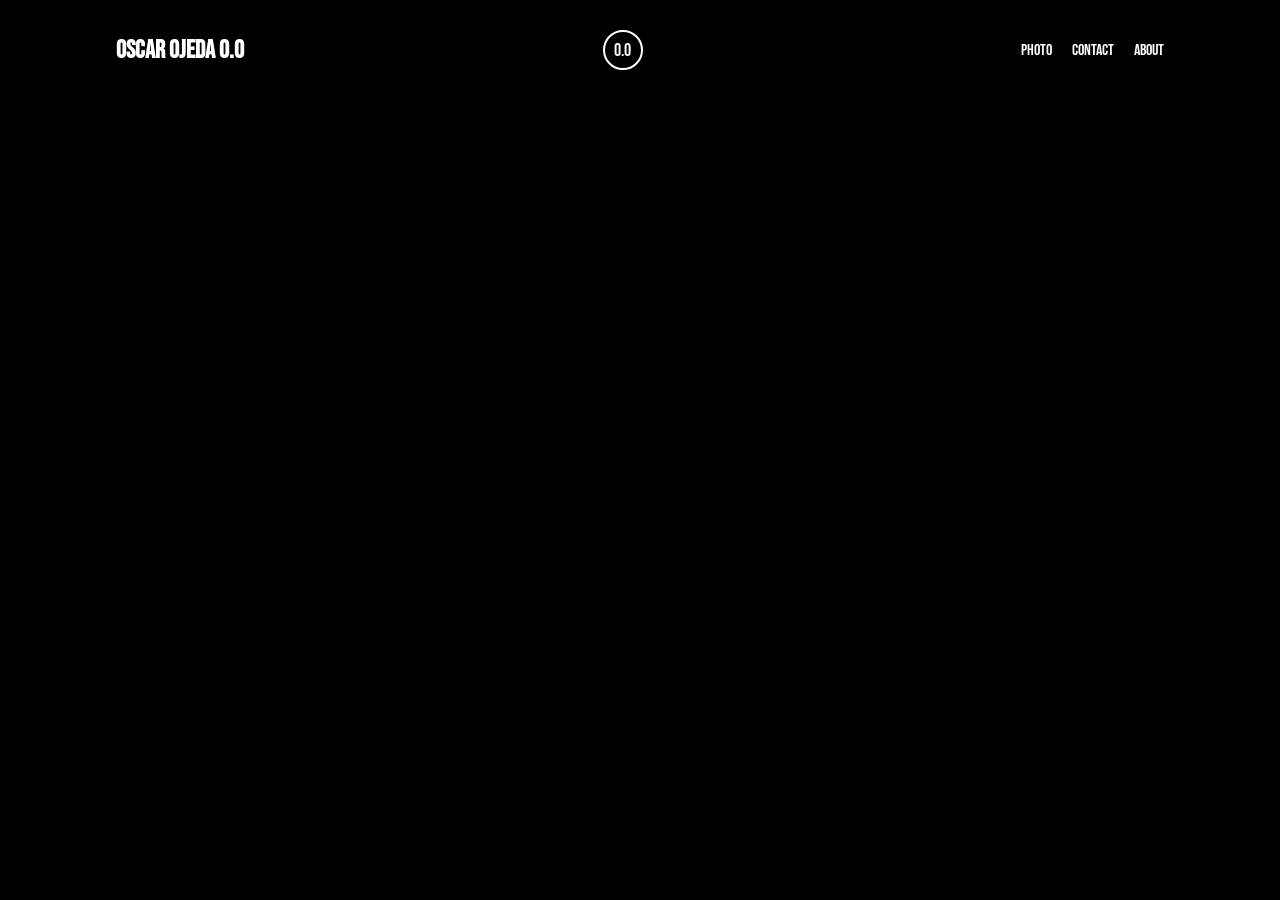
==== index.html @ 40f30092 "Offline photots Offline photots" ====
<!DOCTYPE html>
<html lang="en">
<head>
    <meta charset="UTF-8">
    <meta http-equiv="X-UA-Compatible" content="IE=edge">
    <meta name="viewport" content="width=device-width, initial-scale=1.0">

    <!-- Custom CSS file link -->
    <link rel="stylesheet" href="./css/testerstyle.css">

    <title>Oscar Ojeda</title>

    <!-- font for bebas Neue -->
    <link href="https://fonts.googleapis.com/css2?family=Bebas+Neue&display=swap" rel="stylesheet">

</head>
<body>
    
<div class="container">

    <header class="navbar">
        <h1 class="title">
            <a href="index.html" style="text-decoration: none; color: inherit;" class="animate-title">Oscar Ojeda 0.0</a>
        </h1>
        <button class="toggle-theme animate-logo" aria-label="Toggle Dark Mode">0.0</button>
        <nav>
            <ul class="menu">
                <li><a href="./index.html">Photo</a></li>
               <li><a href="./contact/">Contact</a></li>
                <li><a href="./about/">About</a></li>
            </ul>
        </nav>
        <div class="menu-toggle">
            <div class="bar"></div>
            <div class="bar"></div>
        </div>
        <nav class="menu-overlay">
            <ul>
                <li><a href="./index.html">Photo</a></li>
                <li><a href="./contact/">Contact</a></li>
                <li><a href="./about/">About</a></li>
            </ul>
        </nav>
    </header>
    
    <div class="image-container">
        <img class="animate-image" src="./images/Portfolio 2025/Port1.jpg"   alt="Image 1">
        <img class="animate-image" src="./images/Portfolio 2025/Port-18.jpg" alt="Image 2">
        <img class="animate-image" src="./images/Portfolio 2025/Port-26.jpg" alt="Image 3">
        <!-- <img class="animate-image" src="./images/Portfolio 2025/Port-15.jpg" alt="Image 4"> -->
        <!-- <img class="animate-image" src="./images/Portfolio 2025/Port2.jpg"   alt="Image 5"> -->
        <img class="animate-image" src="./images/Portfolio 2025/Port-20.jpg" alt="Image 6">
        <!-- <img class="animate-image" src="./images/Portfolio 2025/Port-03.jpg" alt="Image 7">
        <img class="animate-image" src="./images/Portfolio 2025/Port-04.jpg" alt="Image 8"> -->
        <img class="animate-image" src="./images/Portfolio 2025/Port-05.jpg" alt="Image 9">
        <img class="animate-image" src="./images/Portfolio 2025/Port-19.jpg" alt="Image 10">
        <img class="animate-image" src="./images/Portfolio 2025/Port-21.jpg" alt="Image 11">
        <img class="animate-image" src="./images/Portfolio 2025/Port-22.jpg" alt="Image 12">
        <img class="animate-image" src="./images/Portfolio 2025/Port-24.jpg" alt="Image 13">
        <img class="animate-image" src="./images/Portfolio 2025/Port-14.jpg" alt="Image 14">
        <img class="animate-image" src="./images/Portfolio 2025/Port-06.jpg" alt="Image 15">
        <img class="animate-image" src="./images/Portfolio 2025/Port-07.jpg" alt="Image 16">
        <img class="animate-image" src="./images/Portfolio 2025/Port-13.jpg" alt="Image 17">
        <!-- <img class="animate-image" src="./images/Portfolio 2025/Port-27.jpg" alt="Image 18"> -->
        <img class="animate-image" src="./images/Portfolio 2025/Port-23.jpg" alt="Image 19">
        <img class="animate-image" src="./images/Portfolio 2025/Port-25.jpg" alt="Image 20">
        <img class="animate-image" src="./images/Portfolio 2025/Port-16.jpg" alt="Image 21">
        <img class="animate-image" src="./images/Portfolio 2025/Port-11.jpg" alt="Image 22">
        <img class="animate-image" src="./images/Portfolio 2025/Port-09.jpg" alt="Image 23">
        <img class="animate-image" src="./images/Portfolio 2025/Port-10.jpg" alt="Image 24">
        <img class="animate-image" src="./images/Portfolio 2025/Port-08.jpg" alt="Image 25">
        <!-- <img class="animate-image" src="./images/Portfolio 2025/Port-12.jpg" alt="Image 26"> -->
        <!-- <img class="animate-image" src="./images/Portfolio 2025/Port-17.jpg" alt="Image 27"> -->
        
    </div>
    
    
</div>

<script src="./js/script.js"></script>
</body>
</html>
---- css/testerstyle.css ----
/* General Styles: old poppins font */
@import url('https://fonts.googleapis.com/css2?family=Poppins:wght@100;300;400;500;600&display=swap');

* {
  margin: 0;
  padding: 0;
  box-sizing: border-box;
  font-family: 'Bebas Neue', sans-serif;
}

/* Theme Toggle Button */
.toggle-theme {
    background: none;
    border: 2px solid #fff;
    color: #fff;
    border-radius: 50%;
    font-size: 18px;
    width: 40px;
    height: 40px;
    cursor: pointer;
    display: flex;
    justify-content: center;
    align-items: center;
    transition: transform 0.3s ease, background-color 0.3s ease, color 0.3s ease;
    position: relative;
    z-index: 1000;
}

/* Hover Effect */
.toggle-theme:hover {
    transform: scale(1.2);
    background-color: #fff;
    color: #000;
}

/* Inverted Colors for Dark Mode */
body.dark-mode {
    background-color: #fff;
    color: #000;
}

body.dark-mode .navbar {
    background-color: #fff;
    color: #000;
}

body.dark-mode .menu li a {
    color: #000;
}

body.dark-mode .menu li a:hover {
    color: #f1c40f;
}

body.dark-mode .toggle-theme {
    background-color: #000;
    color: #fff;
    border-color: #000;
}

/* Dark Mode: Menu Toggle Bar Color */
body.dark-mode .menu-toggle .bar {
    background-color: #000; /* Set bars to black in dark mode */
}



body {
  background-color: #000;
}

.container {
  max-width: 85%;
  margin: 20px auto;
}

.navbar {
  display: flex;
  justify-content: space-between;
  align-items: center;
  background-color: #000;
  color: #fff;
  padding: 10px 20px;
  border-radius: 5px;
}

.navbar .title {
  font-size: 25px;
}

.navbar .menu {
  display: flex;
  list-style: none;
}

.navbar .menu li {
  margin-left: 20px;
}

.navbar .menu li a {
  color: #fff;
  text-decoration: none;
  font-weight: 500;
  transition: color 0.3s;
}

.navbar .menu li a:hover {
  color: #f1c40f;
}

/* Menu Toggle and Overlay - Hidden by Default */
.menu-toggle,
.menu-overlay {
  display: none;
}

/* Image Container */
.image-container {
  columns: 3 250px;
  gap: 10px;
  margin-top: 20px;
}

.image-container img {
  margin-bottom: 10px;
  border-radius: 5px;
  width: 100%;
}

/* Responsive Styles */
@media screen and (max-width: 1024px) {
  /* Show Menu Toggle and Hide Inline Menu */
  .navbar .menu {
    display: none;
    column-count: 2; /* 2 columns for tablets */

  }

@media screen and (max-width: 600px) {
    .image-container {
        column-count: 2; /* Keep 2 columns for mobile instead of single column */
    }
}

@media screen and (max-width: 400px) {
    .image-container {
        column-count: 1; /* Falls back to 1 column on very small screens */
    }
}

  .menu-toggle {
    display: flex;
    flex-direction: column;
    justify-content: space-between;
    height: 24px;
    width: 30px;
    cursor: pointer;
    position: relative;
    z-index: 1000;
  }

  .bar {
    width: 100%;
    height: 4px;
    background-color: #fff;
    transition: all 0.3s ease;
  }

  .menu-toggle.active .bar:nth-child(1) {
    transform: rotate(45deg);
    top: 10px;
    position: absolute;
  }

  .menu-toggle.active .bar:nth-child(2) {
    transform: rotate(-45deg);
    top: 10px;
    position: absolute;
  }

  .menu-overlay {
    display: none;
    position: fixed;
    top: 0;
    left: 0;
    width: 100%;
    height: 100vh;
    background-color: rgba(0, 0, 0, 0.9);
    color: white;
    justify-content: center;
    align-items: center;
    flex-direction: column;
    z-index: 999;
    transition: opacity 0.3s ease;
  }

  .menu-overlay.active {
    display: flex;
    opacity: 1;
  }

  .menu-overlay ul {
    list-style: none;
    padding: 0;
    text-align: center;
  }

  .menu-overlay li {
    margin: 15px 0;
  }

  .menu-overlay li a {
    color: white;
    text-decoration: none;
    font-size: 24px;
    transition: color 0.3s;
  }

  .menu-overlay li a:hover {
    color: #f1c40f;
  }
}

@media screen and (max-width: 500px) {
  .image-container {
    columns: 1 100%;
  }
}

/* Fade-in animation for the title */
@keyframes fadeIn {
  from {
      opacity: 0;
      transform: translateY(-20px);
  }
  to {
      opacity: 1;
      transform: translateY(0);
  }
}

/* Bounce animation for the logo */
@keyframes bounce {
  0%, 20%, 50%, 80%, 100% {
      transform: translateY(0);
  }
  40% {
      transform: translateY(-10px);
  }
  60% {
      transform: translateY(-5px);
  }
}

/* Fade-in animation for images */
@keyframes fadeInImages {
  from {
      opacity: 0;
      transform: scale(0.9);
  }
  to {
      opacity: 1;
      transform: scale(1);
  }
}

/* Apply animations */
.animate-title {
  animation: fadeIn 1s ease-out;
}

.animate-logo {
  animation: bounce 2s infinite;
}

.animate-image {
  opacity: 0;
  /* animation: fadeInImages 1.5s ease-out forwards; */
  /* animation-delay: 0.5s; */
  transform: translateY(20px);
  transition: opacity 0.8s ease-out, transform 0.8s ease-out;
}
/* Make images visible when the class is added */
.animate-image.visible {
  opacity: 1;
  transform: translateY(0);
}

/* Staggered animation for images */
.image-container img:nth-child(2) {
  animation-delay: 0.6s;
}
.image-container img:nth-child(3) {
  animation-delay: 0.7s;
}
.image-container img:nth-child(4) {
  animation-delay: 0.8s;
}
.image-container img:nth-child(5) {
  animation-delay: 0.9s;
}

/* Phones: keep two columns while scrolling overules last @media*/
@media screen and (max-width: 600px) {
  .image-container {
    columns: 2;
    column-gap: 8px;
  }

  .image-container img {
    margin-bottom: 8px;
  }
}
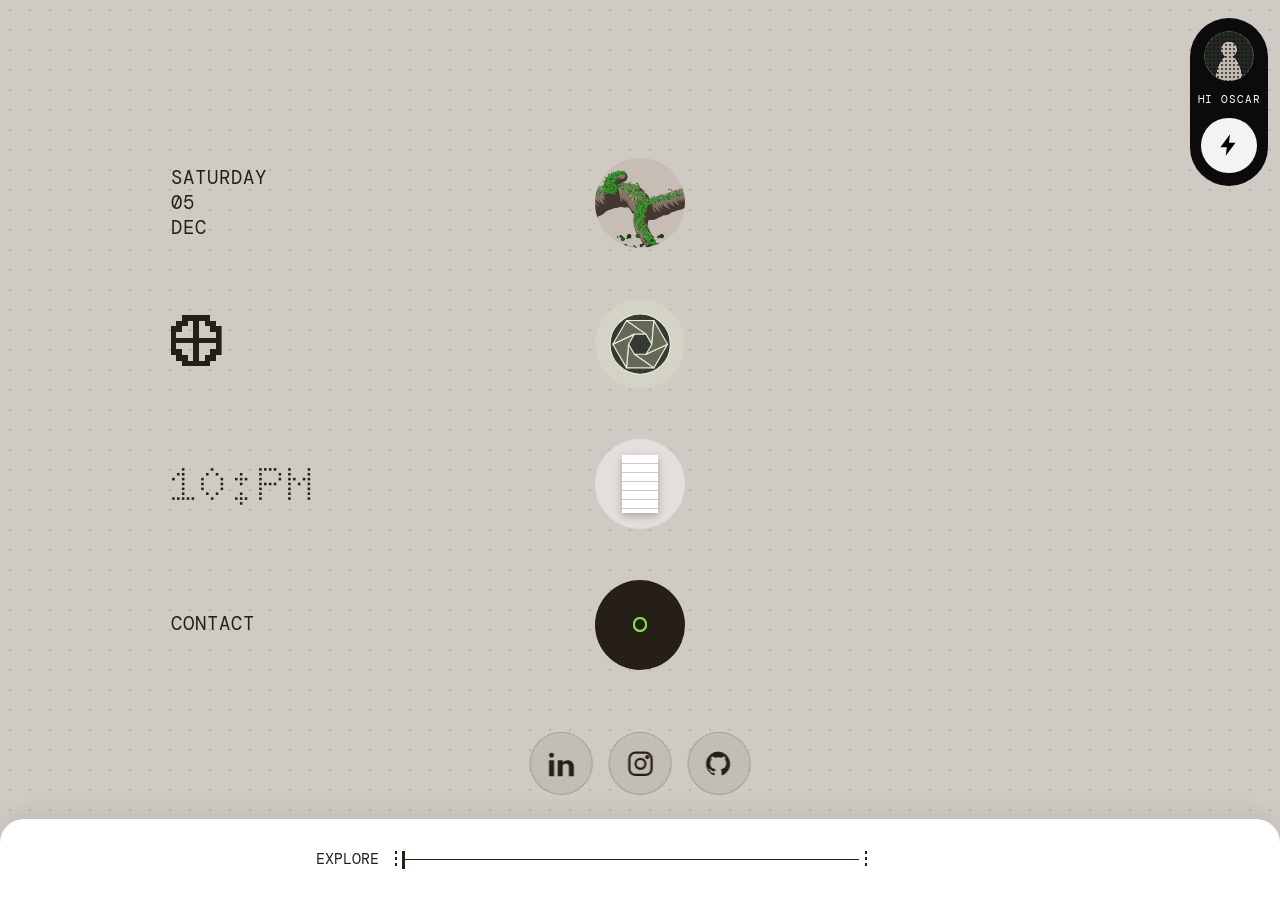
==== commit a8c44b44: "Update portfolio website Update portfolio website- included one completed project." ====
--- a/index.html
+++ b/index.html
@@ -1,82 +1,325 @@
-<!DOCTYPE html>
-<html lang="en">
-<head>
-    <meta charset="UTF-8">
-    <meta http-equiv="X-UA-Compatible" content="IE=edge">
-    <meta name="viewport" content="width=device-width, initial-scale=1.0">
-
-    <!-- Custom CSS file link -->
-    <link rel="stylesheet" href="./css/testerstyle.css">
-
-    <title>Oscar Ojeda</title>
-
-    <!-- font for bebas Neue -->
-    <link href="https://fonts.googleapis.com/css2?family=Bebas+Neue&display=swap" rel="stylesheet">
-
-</head>
-<body>
-    
-<div class="container">
-
-    <header class="navbar">
-        <h1 class="title">
-            <a href="index.html" style="text-decoration: none; color: inherit;" class="animate-title">Oscar Ojeda 0.0</a>
-        </h1>
-        <button class="toggle-theme animate-logo" aria-label="Toggle Dark Mode">0.0</button>
-        <nav>
-            <ul class="menu">
-                <li><a href="./index.html">Photo</a></li>
-               <li><a href="./contact/">Contact</a></li>
-                <li><a href="./about/">About</a></li>
-            </ul>
-        </nav>
-        <div class="menu-toggle">
-            <div class="bar"></div>
-            <div class="bar"></div>
-        </div>
-        <nav class="menu-overlay">
-            <ul>
-                <li><a href="./index.html">Photo</a></li>
-                <li><a href="./contact/">Contact</a></li>
-                <li><a href="./about/">About</a></li>
-            </ul>
-        </nav>
-    </header>
-    
-    <div class="image-container">
-        <img class="animate-image" src="./images/Portfolio 2025/Port1.jpg"   alt="Image 1">
-        <img class="animate-image" src="./images/Portfolio 2025/Port-18.jpg" alt="Image 2">
-        <img class="animate-image" src="./images/Portfolio 2025/Port-26.jpg" alt="Image 3">
-        <!-- <img class="animate-image" src="./images/Portfolio 2025/Port-15.jpg" alt="Image 4"> -->
-        <!-- <img class="animate-image" src="./images/Portfolio 2025/Port2.jpg"   alt="Image 5"> -->
-        <img class="animate-image" src="./images/Portfolio 2025/Port-20.jpg" alt="Image 6">
-        <!-- <img class="animate-image" src="./images/Portfolio 2025/Port-03.jpg" alt="Image 7">
-        <img class="animate-image" src="./images/Portfolio 2025/Port-04.jpg" alt="Image 8"> -->
-        <img class="animate-image" src="./images/Portfolio 2025/Port-05.jpg" alt="Image 9">
-        <img class="animate-image" src="./images/Portfolio 2025/Port-19.jpg" alt="Image 10">
-        <img class="animate-image" src="./images/Portfolio 2025/Port-21.jpg" alt="Image 11">
-        <img class="animate-image" src="./images/Portfolio 2025/Port-22.jpg" alt="Image 12">
-        <img class="animate-image" src="./images/Portfolio 2025/Port-24.jpg" alt="Image 13">
-        <img class="animate-image" src="./images/Portfolio 2025/Port-14.jpg" alt="Image 14">
-        <img class="animate-image" src="./images/Portfolio 2025/Port-06.jpg" alt="Image 15">
-        <img class="animate-image" src="./images/Portfolio 2025/Port-07.jpg" alt="Image 16">
-        <img class="animate-image" src="./images/Portfolio 2025/Port-13.jpg" alt="Image 17">
-        <!-- <img class="animate-image" src="./images/Portfolio 2025/Port-27.jpg" alt="Image 18"> -->
-        <img class="animate-image" src="./images/Portfolio 2025/Port-23.jpg" alt="Image 19">
-        <img class="animate-image" src="./images/Portfolio 2025/Port-25.jpg" alt="Image 20">
-        <img class="animate-image" src="./images/Portfolio 2025/Port-16.jpg" alt="Image 21">
-        <img class="animate-image" src="./images/Portfolio 2025/Port-11.jpg" alt="Image 22">
-        <img class="animate-image" src="./images/Portfolio 2025/Port-09.jpg" alt="Image 23">
-        <img class="animate-image" src="./images/Portfolio 2025/Port-10.jpg" alt="Image 24">
-        <img class="animate-image" src="./images/Portfolio 2025/Port-08.jpg" alt="Image 25">
-        <!-- <img class="animate-image" src="./images/Portfolio 2025/Port-12.jpg" alt="Image 26"> -->
-        <!-- <img class="animate-image" src="./images/Portfolio 2025/Port-17.jpg" alt="Image 27"> -->
-        
-    </div>
-    
-    
-</div>
-
-<script src="./js/script.js"></script>
-</body>
-</html>
+<!doctype html>
+<html lang="en">
+  <head>
+    <meta charset="utf-8" />
+    <meta name="viewport" content="width=device-width,initial-scale=1,viewport-fit=cover" />
+    <title>Oscar Ojeda C.</title>
+    <link rel="preconnect" href="https://fonts.googleapis.com" />
+    <link rel="preconnect" href="https://fonts.gstatic.com" crossorigin />
+    <link
+      href="https://fonts.googleapis.com/css2?family=Doto:wght@400;900&family=DM+Mono:wght@400;500&display=swap"
+      rel="stylesheet"
+    />
+    <link rel="stylesheet" href="css/portfolio.css" />
+  </head>
+  <body>
+    <div id="dev">
+      <canvas id="dm" aria-hidden="true"></canvas>
+      <div id="home">
+        <ul id="col">
+          <li class="r">
+            <div class="l" id="dt"></div>
+            <button class="p" data-o="proj" aria-label="PROJECTS">
+              <span class="orb o-proj"></span></button
+            ><span></span>
+          </li>
+          <li class="r">
+            <div class="l">
+              <svg
+                id="gl"
+                viewBox="0 0 9 9"
+                width="26"
+                height="26"
+                fill="currentColor"
+                shape-rendering="crispEdges"
+              ></svg>
+            </div>
+            <button class="p" data-o="cam" aria-label="CAM_VIEW">
+              <span class="orb o-cam"
+                ><svg class="aperture" viewBox="0 0 100 100" aria-hidden="true">
+                  <circle class="aperture-rim" cx="50" cy="50" r="44" />
+                  <g class="aperture-blades">
+                    <path
+                      transform="rotate(0 50 50)"
+                      d="M 90.000 50.000 L 70.000 84.641 L 41.500 64.722 L 58.500 64.722 Z"
+                    >
+                      <animate
+                        attributeName="d"
+                        values="M 90.000 50.000 L 70.000 84.641 L 41.500 64.722 L 58.500 64.722 Z;M 90.000 50.000 L 70.000 84.641 L 49.000 51.732 L 51.000 51.732 Z;M 90.000 50.000 L 70.000 84.641 L 41.500 64.722 L 58.500 64.722 Z"
+                        keyTimes="0;0.48;1"
+                        dur="480ms"
+                        begin="indefinite"
+                      />
+                    </path>
+                    <path
+                      transform="rotate(60 50 50)"
+                      d="M 90.000 50.000 L 70.000 84.641 L 41.500 64.722 L 58.500 64.722 Z"
+                    >
+                      <animate
+                        attributeName="d"
+                        values="M 90.000 50.000 L 70.000 84.641 L 41.500 64.722 L 58.500 64.722 Z;M 90.000 50.000 L 70.000 84.641 L 49.000 51.732 L 51.000 51.732 Z;M 90.000 50.000 L 70.000 84.641 L 41.500 64.722 L 58.500 64.722 Z"
+                        keyTimes="0;0.48;1"
+                        dur="480ms"
+                        begin="indefinite"
+                      />
+                    </path>
+                    <path
+                      transform="rotate(120 50 50)"
+                      d="M 90.000 50.000 L 70.000 84.641 L 41.500 64.722 L 58.500 64.722 Z"
+                    >
+                      <animate
+                        attributeName="d"
+                        values="M 90.000 50.000 L 70.000 84.641 L 41.500 64.722 L 58.500 64.722 Z;M 90.000 50.000 L 70.000 84.641 L 49.000 51.732 L 51.000 51.732 Z;M 90.000 50.000 L 70.000 84.641 L 41.500 64.722 L 58.500 64.722 Z"
+                        keyTimes="0;0.48;1"
+                        dur="480ms"
+                        begin="indefinite"
+                      />
+                    </path>
+                    <path
+                      transform="rotate(180 50 50)"
+                      d="M 90.000 50.000 L 70.000 84.641 L 41.500 64.722 L 58.500 64.722 Z"
+                    >
+                      <animate
+                        attributeName="d"
+                        values="M 90.000 50.000 L 70.000 84.641 L 41.500 64.722 L 58.500 64.722 Z;M 90.000 50.000 L 70.000 84.641 L 49.000 51.732 L 51.000 51.732 Z;M 90.000 50.000 L 70.000 84.641 L 41.500 64.722 L 58.500 64.722 Z"
+                        keyTimes="0;0.48;1"
+                        dur="480ms"
+                        begin="indefinite"
+                      />
+                    </path>
+                    <path
+                      transform="rotate(240 50 50)"
+                      d="M 90.000 50.000 L 70.000 84.641 L 41.500 64.722 L 58.500 64.722 Z"
+                    >
+                      <animate
+                        attributeName="d"
+                        values="M 90.000 50.000 L 70.000 84.641 L 41.500 64.722 L 58.500 64.722 Z;M 90.000 50.000 L 70.000 84.641 L 49.000 51.732 L 51.000 51.732 Z;M 90.000 50.000 L 70.000 84.641 L 41.500 64.722 L 58.500 64.722 Z"
+                        keyTimes="0;0.48;1"
+                        dur="480ms"
+                        begin="indefinite"
+                      />
+                    </path>
+                    <path
+                      transform="rotate(300 50 50)"
+                      d="M 90.000 50.000 L 70.000 84.641 L 41.500 64.722 L 58.500 64.722 Z"
+                    >
+                      <animate
+                        attributeName="d"
+                        values="M 90.000 50.000 L 70.000 84.641 L 41.500 64.722 L 58.500 64.722 Z;M 90.000 50.000 L 70.000 84.641 L 49.000 51.732 L 51.000 51.732 Z;M 90.000 50.000 L 70.000 84.641 L 41.500 64.722 L 58.500 64.722 Z"
+                        keyTimes="0;0.48;1"
+                        dur="480ms"
+                        begin="indefinite"
+                      />
+                    </path>
+                  </g></svg
+              ></span></button
+            ><span></span>
+          </li>
+          <li class="r">
+            <div class="l tm" id="tm"></div>
+            <a class="p" id="dl" href="assets/Oscar_Ojeda_Resume.pdf" download aria-label="RESUME"
+              ><span class="orb o-cv"></span></a
+            ><span></span>
+          </li>
+          <!-- PERSONAL INDEX (disabled): remove the comment markers here and around its screen section below to enable
+<li class="r"><div class="l">PERSONAL<br>INDEX</div><button class="p" data-o="index" aria-label="PERSONAL_INDEX"><span class="orb vn o-vinyl"></span></button><span></span></li>
+-->
+          <li class="r">
+            <div class="l">CONTACT</div>
+            <button class="p" data-o="contact" aria-label="CONTACT">
+              <span class="orb o-ct"></span></button
+            ><span></span>
+          </li>
+        </ul>
+      </div>
+      <nav id="socials" aria-label="Social profiles">
+        <a
+          href="https://www.linkedin.com/in/oscarojedac/"
+          target="_blank"
+          rel="noopener noreferrer"
+          aria-label="LinkedIn profile (opens in a new tab)"
+          title="LinkedIn"
+        >
+          <svg viewBox="0 0 24 24" aria-hidden="true">
+            <path
+              d="M4 3a2 2 0 1 0 0 4 2 2 0 0 0 0-4M2 9h4v13H2zm7 0h4v2c1-2 7-4 9 2v9h-4v-8c0-3-5-3-5 0v8H9z"
+            />
+          </svg>
+        </a>
+        <a
+          href="https://www.instagram.com/OscarOjeda0.0/"
+          target="_blank"
+          rel="noopener noreferrer"
+          aria-label="Instagram profile (opens in a new tab)"
+          title="Instagram"
+        >
+          <svg
+            viewBox="0 0 24 24"
+            aria-hidden="true"
+            style="fill: none; stroke: currentColor; stroke-width: 1.8"
+          >
+            <rect x="3" y="3" width="18" height="18" rx="5" />
+            <circle cx="12" cy="12" r="4" />
+            <circle cx="17.5" cy="6.5" r=".8" fill="currentColor" />
+          </svg>
+        </a>
+        <a
+          href="https://github.com/oocalder"
+          target="_blank"
+          rel="noopener noreferrer"
+          aria-label="GitHub"
+          ><svg viewBox="0 0 24 24" aria-hidden="true">
+            <path
+              d="M12 2a10 10 0 0 0-3.2 19.5v-2.2c-2.7.6-3.3-1.2-3.3-1.2-.5-1.2-1.2-1.5-1.2-1.5-1-.7.1-.7.1-.7 1.1.1 1.7 1.1 1.7 1.1 1 1.6 2.5 1.1 3 .8.1-.7.4-1.1.7-1.4-2.2-.3-4.5-1.1-4.5-5a4 4 0 0 1 1-2.7c-.1-.3-.4-1.3.1-2.7 0 0 .9-.3 2.8 1a9.5 9.5 0 0 1 5.2 0c1.9-1.3 2.8-1 2.8-1 .5 1.4.2 2.4.1 2.7a4 4 0 0 1 1 2.7c0 3.9-2.3 4.7-4.5 5 .4.3.7.9.7 1.8v3.3A10 10 0 0 0 12 2"
+            /></svg
+        ></a>
+      </nav>
+      <div id="ov">
+        <!-- MY STORY: edit these two paragraphs to update your introduction. -->
+        <section class="s" data-screen="story" aria-label="My story">
+          <div class="rings" aria-hidden="true"></div>
+          <article>
+            <h2>HEY, I'M OSCAR.</h2>
+            <p>
+              I graduated from Arizona State University's W. P. Carey School of Business in 2024
+              with a degree in Computer Information Systems. I tend to live somewhere between IT, cameras, computers, and
+              software development. This site is where I get to put those parts of my life
+              in the same place.
+            </p>
+            <p>
+              My work in D2D, IT solutions and CRM software has put me on the customer-facing side of
+              that relationship. I've spent a great amount of time listening to what someone needs, asking
+              questions, and helping translate technical ideas into something useful. I want to keep
+              bringing that perspective closer to the work of building and implementing systems.
+            </p>
+            <a class="row" id="story-contact" href="contact/index.html">LET'S TALK<span>↗</span></a>
+          </article>
+        </section>
+        <section class="s full" data-screen="proj">
+          <canvas id="cv"></canvas>
+          <p id="az"></p>
+          <p id="dn"></p>
+          <p id="an"></p>
+          <p id="tg">TARGET_ID: 0345<br />SONAR CONT.<br />DEADWOOD</p>
+          <button class="rt" data-p="1" style="left: 30%; top: 50%" aria-label="Project 1">
+            <i></i><b>01</b></button
+          ><button class="rt" data-p="2" style="left: 58%; top: 57%" aria-label="Project 2">
+            <i></i><b>02</b></button
+          ><button class="rt" data-p="3" style="left: 76%; top: 49%" aria-label="Project 3">
+            <i></i><b>03</b>
+          </button>
+          <div id="project-panel" aria-label="Project showcase">
+            <p class="eyebrow">FIELD NOTES / SELECTED WORK</p>
+            <h2>PROJECTS</h2>
+            <p>Explore the markers or choose a project below.</p>
+            <nav id="project-tabs" aria-label="Choose a project">
+              <button type="button" data-project="1">01</button
+              ><button type="button" data-project="2">02</button
+              ><button type="button" data-project="3">03</button>
+            </nav>
+            <div id="project-detail" aria-live="polite">
+              <div id="project-visual"></div>
+              <p id="project-status" aria-label="Project status"></p>
+              <h3 id="project-title"></h3>
+              <p id="project-summary"></p>
+              <dl>
+                <dt>ROLE</dt>
+                <dd id="project-role"></dd>
+                <dt>TOOLS</dt>
+                <dd id="project-tools"></dd>
+                <dt>OUTCOME</dt>
+                <dd id="project-outcome"></dd>
+              </dl>
+              <div id="project-links"></div>
+            </div>
+            <p class="placeholder-note">
+              01 is a documented personal prototype. 02–03 are still placeholders.
+            </p>
+          </div>
+        </section>
+        <img id="cg" alt="" /><iframe id="cf" title="Cam view" allow="autoplay"></iframe>
+        <section class="s" data-screen="contact">
+          <h2 class="contact-title">Contact</h2>
+          <p class="contact-sub">New business: include location, budget, &amp; timeline</p>
+
+          <!--
+                FORM SETUP: replace YOUR_FORM_ID below with your Formspree form ID
+                (see formspree.io). Until you do, the form falls back to opening
+                the visitor's email app with their message pre-filled.
+            -->
+          <form
+            id="contact-form"
+            class="contact-form"
+            action="https://formspree.io/f/xaeqaoja"
+            method="POST"
+          >
+            <div class="field">
+              <span class="field-label">Name</span>
+              <div class="name-row">
+                <div class="field-half">
+                  <label class="field-sublabel" for="first-name">First Name</label>
+                  <input type="text" id="first-name" name="first_name" autocomplete="given-name" />
+                </div>
+                <div class="field-half">
+                  <label class="field-sublabel" for="last-name">Last Name</label>
+                  <input type="text" id="last-name" name="last_name" autocomplete="family-name" />
+                </div>
+              </div>
+            </div>
+
+            <div class="field">
+              <label class="field-label" for="subject">Subject</label>
+              <input type="text" id="subject" name="subject" />
+            </div>
+
+            <div class="field">
+              <label class="field-label" for="email"
+                >Email<span class="req">(required)</span></label
+              >
+              <input type="email" id="email" name="email" required autocomplete="email" />
+            </div>
+
+            <div class="field">
+              <label class="field-label" for="message"
+                >Message<span class="req">(required)</span></label
+              >
+              <textarea id="message" name="message" required></textarea>
+            </div>
+
+            <!-- Spam trap: real visitors never see or fill this -->
+            <div class="hp-field" aria-hidden="true">
+              <label for="website">Leave this empty</label>
+              <input type="text" id="website" name="_gotcha" tabindex="-1" autocomplete="off" />
+            </div>
+
+            <button type="submit" class="submit-btn">Submit</button>
+            <p id="form-status" class="form-status" role="status" aria-live="polite"></p>
+          </form>
+          <a class="row" href="mailto:OscarOCalder@gmail.com">OscarOCalder@gmail.com ↗</a>
+        </section>
+        <!-- PERSONAL INDEX screen (disabled)
+<section class="s" data-screen="index"><h2 class="h">PERSONAL<br>INDEX</h2><div class="rec vn"></div>
+<div class="row">PHOTOGRAPHY<span>placeholder</span></div><div class="row">HOBBY_02<span>placeholder</span></div><div class="row">HOBBY_03<span>placeholder</span></div></section>
+-->
+      </div>
+      <div id="pill">
+        <button class="av" data-o="story" aria-label="MY_STORY"></button><small>HI OSCAR</small
+        ><button id="bolt" aria-label="Replay intro">
+          <svg viewBox="0 0 24 24"><path d="M13 2 4 14h6l-1 8 9-12h-6z" /></svg>
+        </button>
+      </div>
+
+      <nav id="bar">
+        <!-- Bottom-left hamburger disabled by request; uncomment alongside its JS handler if needed later.
+        <button class="mn" id="mn" aria-label="Back"><i></i><i></i><i></i></button>
+        -->
+        <span>EXPLORE</span>
+        <div id="sl"><i></i><b id="th"></b></div>
+        <span id="rd"></span>
+      </nav>
+      <button id="x">&larr; BACK</button>
+      <div id="ts"></div>
+    </div>
+    <script src="js/portfolio.js"></script>
+  </body>
+</html>
--- a/css/portfolio.css
+++ b/css/portfolio.css
@@ -0,0 +1,1289 @@
+:root {
+  --paper: #f9f6fa;
+  --grey: #c3b8b2;
+  --ink: #261f17;
+  --moss: #3f9a3a;
+  --lime: #7ddc4a;
+  --mono: "DM Mono", ui-monospace, monospace;
+  --dot: "Doto", "DM Mono", ui-monospace, monospace;
+}
+* {
+  box-sizing: border-box;
+  margin: 0;
+}
+html,
+body {
+  height: 100%;
+  overflow: hidden;
+  overscroll-behavior: none;
+}
+body {
+  font: 12px/1.5 var(--mono);
+  color: var(--ink);
+  background: var(--paper);
+  -webkit-tap-highlight-color: transparent;
+}
+#dev {
+  position: relative;
+  width: 100%;
+  height: 100vh;
+  height: 100dvh;
+  overflow: hidden;
+  background: #cfcac4 url(../assets/rock.jpg) center/cover no-repeat;
+}
+#dm {
+  position: absolute;
+  inset: 0;
+  width: 100%;
+  height: 100%;
+  pointer-events: none;
+}
+#home {
+  position: absolute;
+  inset: 0;
+  touch-action: none;
+  transition:
+    transform 0.75s,
+    filter 0.75s,
+    opacity 0.75s;
+}
+.zoom #home {
+  transform: scale(1.12);
+  filter: blur(5px);
+  opacity: 0.3;
+}
+#col {
+  position: absolute;
+  inset: calc(70px + env(safe-area-inset-top)) 0 calc(90px + env(safe-area-inset-bottom));
+  padding: 0;
+  display: flex;
+  flex-direction: column;
+  justify-content: space-evenly;
+  list-style: none;
+}
+.r {
+  display: grid;
+  grid-template-columns: 1fr auto 1fr;
+  align-items: center;
+  width: min(100%, 560px);
+  margin: 0 auto;
+}
+.l {
+  padding-left: 18px;
+  font-size: 9px;
+  line-height: 1.35;
+  letter-spacing: 0.06em;
+}
+.tm {
+  font: 400 28px/1 var(--dot);
+  letter-spacing: 0;
+}
+.p {
+  --sz: clamp(54px, 9.4vh, 84px);
+  display: block;
+  background: none;
+  border: 0;
+  padding: 0;
+  font: inherit;
+  color: inherit;
+  cursor: pointer;
+  opacity: 0;
+}
+.p.in {
+  animation: pin 0.95s cubic-bezier(0.2, 0.85, 0.2, 1) var(--d, 0s) both;
+}
+@keyframes pin {
+  from {
+    translate: 0 var(--dy, 0);
+    scale: 0.5;
+    opacity: 0;
+  }
+  20% {
+    opacity: 1;
+  }
+  to {
+    translate: 0 0;
+    scale: 1;
+    opacity: 1;
+  }
+}
+@keyframes dr {
+  from {
+    translate: 0 -90px;
+    opacity: 0;
+  }
+}
+@keyframes sd {
+  from {
+    translate: 40px 0;
+    opacity: 0;
+  }
+}
+@keyframes fd {
+  from {
+    opacity: 0;
+  }
+}
+.go #pill {
+  animation: dr 0.8s cubic-bezier(0.2, 0.9, 0.2, 1) 0.9s both;
+}
+.go #tab {
+  animation: sd 0.8s cubic-bezier(0.2, 0.9, 0.2, 1) 1.1s both;
+}
+.go .l {
+  animation: fd 0.8s 0.1s both;
+}
+.orb {
+  display: block;
+  width: var(--sz);
+  height: var(--sz);
+  border-radius: 50%;
+  overflow: hidden;
+  position: relative;
+  background: var(--ink);
+  transition:
+    width 0.55s cubic-bezier(0.3, 1.4, 0.5, 1),
+    height 0.55s cubic-bezier(0.3, 1.4, 0.5, 1),
+    border-radius 0.55s;
+}
+.p.f .orb {
+  width: calc(var(--sz) * 1.5);
+  height: calc(var(--sz) * 1.5);
+  border-radius: 28%;
+}
+.orb::before,
+.orb::after {
+  content: "";
+  position: absolute;
+}
+.o-story::before {
+  inset: -25%;
+  background: repeating-radial-gradient(circle, var(--grey) 0 4px, var(--ink) 4px 6px);
+  animation: br 4s ease-in-out infinite;
+}
+.o-proj {
+  background: #e9e4e0;
+}
+.o-proj::before {
+  inset: 0;
+  background: radial-gradient(circle, var(--moss) 2.2px, transparent 2.8px) 0 0/10px 10px;
+}
+.o-proj::after {
+  left: 0;
+  right: 0;
+  height: 35%;
+  background: linear-gradient(transparent, #7ddc4acc, transparent);
+  animation: sn 2.4s linear infinite;
+}
+.o-cam {
+  background: radial-gradient(
+    circle,
+    #050507 0 20%,
+    #3a3a42 21% 27%,
+    #101014 28% 46%,
+    #8a8f99 47% 50%,
+    #1a1a1e 51%
+  );
+}
+.o-cam::before {
+  inset: 28%;
+  border-radius: 50%;
+  background: radial-gradient(circle at 30% 28%, #8fc3ff99, transparent 40%);
+  animation: br 3s ease-in-out infinite;
+}
+.o-cam::after {
+  top: 15px;
+  right: 20px;
+  width: 9px;
+  height: 9px;
+  border-radius: 50%;
+  background: #fff;
+  animation: bl 3s infinite;
+}
+.o-cv {
+  background: #e4dfdc;
+}
+.o-cv::before {
+  inset: 18% 30%;
+  background: repeating-linear-gradient(#fff 0 8px, #cfc9c5 8px 9px);
+  box-shadow: 0 3px 8px #0004;
+}
+.dl .o-cv::before {
+  animation: dp 0.9s;
+}
+.vn {
+  background:
+    conic-gradient(#fff0, #fff3 12%, #fff0 30%, #fff0 55%, #fff3 67%, #fff0 85%),
+    repeating-radial-gradient(circle, #111 0 2px, #2a2a2a 2px 3px);
+  animation: rot 5s linear infinite;
+}
+.o-vinyl::before {
+  inset: 35%;
+  border-radius: 50%;
+  background: var(--grey);
+}
+.o-ct::before,
+.o-ct::after {
+  inset: 42%;
+  border: 2px solid var(--lime);
+  border-radius: 50%;
+  animation: pg 2.4s infinite;
+}
+.o-ct::after {
+  animation-delay: 1.2s;
+}
+@keyframes br {
+  50% {
+    transform: scale(1.25);
+  }
+}
+@keyframes sn {
+  from {
+    top: -35%;
+  }
+  to {
+    top: 100%;
+  }
+}
+@keyframes bl {
+  0%,
+  90%,
+  100% {
+    opacity: 0.15;
+  }
+  95% {
+    opacity: 1;
+  }
+}
+@keyframes dp {
+  40% {
+    transform: translateY(45%);
+  }
+}
+@keyframes rot {
+  to {
+    rotate: 360deg;
+  }
+}
+@keyframes pg {
+  to {
+    inset: -12%;
+    opacity: 0;
+  }
+}
+@keyframes rise {
+  from {
+    opacity: 0;
+    transform: translateY(16px);
+  }
+}
+@keyframes sw {
+  to {
+    top: 100%;
+    opacity: 0;
+  }
+}
+#pill {
+  position: absolute;
+  top: calc(18px + env(safe-area-inset-top));
+  right: max(16px, calc((100% - 560px) / 2 + 16px));
+  width: 50px;
+  padding: 9px 0;
+  border-radius: 26px;
+  background: #0b0b0c;
+  color: #fff;
+  display: flex;
+  flex-direction: column;
+  align-items: center;
+  gap: 7px;
+  z-index: 30;
+}
+.av {
+  border: 0;
+  padding: 0;
+  cursor: pointer;
+  width: 32px;
+  height: 32px;
+  border-radius: 50%;
+  background:
+    radial-gradient(circle at 50% 38%, #d9cfc9 0 20%, transparent 21%),
+    radial-gradient(ellipse at 50% 105%, #d9cfc9 0 38%, transparent 39%), #4a4650;
+}
+#pill small {
+  font-size: 7px;
+  letter-spacing: 0.08em;
+}
+#bolt {
+  width: 36px;
+  height: 36px;
+  border-radius: 50%;
+  border: 0;
+  background: #f4f2f5;
+  display: grid;
+  place-items: center;
+  cursor: pointer;
+}
+#bolt svg {
+  width: 16px;
+  height: 16px;
+}
+#tab {
+  position: absolute;
+  right: 0;
+  top: calc(64% - clamp(55px, 10.5vh, 95px));
+  width: clamp(26px, 8vw, 34px);
+  height: clamp(110px, 21vh, 190px);
+  background: #0b0b0c;
+  clip-path: polygon(100% 0, 60% 5%, 22% 16%, 0 24%, 0 80%, 22% 88%, 55% 93%, 100% 100%);
+  display: flex;
+  flex-direction: column;
+  justify-content: space-around;
+  align-items: center;
+  padding: 26% 0 14% 5px;
+  z-index: 30;
+}
+#tab button {
+  background: none;
+  border: 0;
+  padding: 0;
+  line-height: 0;
+  cursor: pointer;
+}
+#tab svg {
+  width: 12px;
+  height: 12px;
+  stroke: #fff;
+  fill: none;
+  stroke-width: 1.6;
+}
+#bar {
+  position: absolute;
+  left: 0;
+  right: 0;
+  bottom: 0;
+  height: calc(66px + env(safe-area-inset-bottom));
+  padding: 0 max(18px, calc((100% - 560px) / 2 + 18px)) env(safe-area-inset-bottom);
+  display: flex;
+  align-items: center;
+  gap: 10px;
+  border-radius: 24px 24px 0 0;
+  background: #fff;
+  box-shadow: 0 -6px 22px #0001;
+  font-size: 10px;
+  z-index: 30;
+}
+.mn {
+  display: grid;
+  gap: 3px;
+  background: none;
+  border: 0;
+  padding: 8px 4px;
+  cursor: pointer;
+}
+.mn i {
+  display: block;
+  width: 12px;
+  height: 1.5px;
+  background: var(--ink);
+}
+#sl {
+  position: relative;
+  flex: 1;
+  height: 30px;
+  margin: 0 14px;
+  touch-action: none;
+  cursor: pointer;
+}
+#sl i {
+  position: absolute;
+  left: 0;
+  right: 0;
+  top: 14px;
+  height: 1px;
+  background: var(--ink);
+}
+#sl::before,
+#sl::after {
+  content: "";
+  position: absolute;
+  top: 6px;
+  width: 2px;
+  height: 18px;
+  background: repeating-linear-gradient(var(--ink) 0 3px, transparent 3px 6px);
+}
+#sl::before {
+  left: -8px;
+}
+#sl::after {
+  right: -8px;
+}
+#th {
+  position: absolute;
+  top: 6px;
+  width: 3px;
+  height: 18px;
+  margin-left: -1px;
+  background: var(--ink);
+  transition: left 0.45s cubic-bezier(0.3, 1.3, 0.5, 1);
+}
+#rd {
+  min-width: 9ch;
+  text-align: right;
+}
+#ts {
+  position: absolute;
+  top: calc(14px + env(safe-area-inset-top));
+  left: 50%;
+  translate: -50% -90px;
+  background: var(--ink);
+  color: var(--paper);
+  padding: 9px 15px;
+  border-radius: 12px;
+  transition: translate 0.4s;
+  z-index: 50;
+}
+#ts.on {
+  translate: -50% 0;
+}
+#ov {
+  position: absolute;
+  inset: 0;
+  z-index: 20;
+  overflow: auto;
+  background: var(--paper);
+  clip-path: inset(50% round 0);
+  visibility: hidden;
+  transition:
+    clip-path 0.75s cubic-bezier(0.75, 0, 0.2, 1),
+    visibility 0s 0.75s;
+}
+#ov.on {
+  visibility: visible;
+  transition: clip-path 0.75s cubic-bezier(0.75, 0, 0.2, 1);
+}
+#dev[data-s="story"] #ov {
+  background: var(--grey);
+}
+#dev[data-s="cam"] #ov {
+  background: var(--cb, #dcdbcc);
+  overflow: hidden;
+}
+#dev[data-s="proj"] #ov {
+  background: #c7bdb4;
+  overflow: hidden;
+}
+#dev[data-s="contact"] #ov,
+#dev[data-s="index"] #ov {
+  background: var(--ink);
+  color: var(--paper);
+}
+#x {
+  position: absolute;
+  top: calc(14px + env(safe-area-inset-top));
+  left: 16px;
+  z-index: 40;
+  visibility: hidden;
+  font: 500 11px var(--mono);
+  padding: 9px 14px;
+  border-radius: 12px;
+  border: 0;
+  background: var(--ink);
+  color: var(--paper);
+  cursor: pointer;
+}
+.zoom #x {
+  visibility: visible;
+}
+#dev[data-s="contact"] #x,
+#dev[data-s="index"] #x {
+  background: var(--paper);
+  color: var(--ink);
+}
+.s {
+  display: none;
+  padding: 80px 22px 110px;
+  max-width: 620px;
+  margin: auto;
+}
+.s.on {
+  display: block;
+}
+#ov.on .s.on:not(.full) > * {
+  animation: rise 0.6s 0.5s both;
+}
+.h {
+  font: 900 clamp(44px, 14vw, 76px)/0.92 var(--dot);
+  margin-bottom: 24px;
+}
+.row {
+  display: flex;
+  justify-content: space-between;
+  padding: 18px 0;
+  border-top: 1px solid #8884;
+  color: inherit;
+  text-decoration: none;
+}
+.yr {
+  position: sticky;
+  top: 60px;
+  z-index: 2;
+  font: 900 70px var(--dot);
+}
+.rings {
+  position: fixed;
+  left: 50%;
+  top: 55%;
+  width: 150vmax;
+  height: 150vmax;
+  margin: -75vmax;
+  background: repeating-radial-gradient(circle, #0000 0 22px, #261f1730 22px 23px);
+  transform: scale(calc(0.3 + var(--k, 0) * 0.9));
+  pointer-events: none;
+}
+article {
+  min-height: 62vh;
+  padding-top: 30px;
+  position: relative;
+}
+article h2 {
+  font: 900 30px var(--dot);
+  margin-bottom: 8px;
+}
+.cv {
+  position: relative;
+  height: 250px;
+  border-radius: 24px;
+  overflow: hidden;
+  background: #ece8e6;
+  margin-bottom: 22px;
+}
+canvas {
+  width: 100%;
+  height: 100%;
+  display: block;
+}
+#ro {
+  position: absolute;
+  left: 14px;
+  bottom: 12px;
+  font: 10px/1.4 var(--mono);
+}
+.card {
+  border: 1px solid var(--ink);
+  border-radius: 18px;
+  padding: 16px;
+  margin-bottom: 12px;
+  display: grid;
+  grid-template-columns: auto 1fr;
+  gap: 2px 16px;
+}
+.card b {
+  grid-column: 1/-1;
+  font: 900 24px var(--dot);
+  margin-bottom: 6px;
+}
+.card em {
+  font-style: normal;
+  opacity: 0.5;
+}
+.full {
+  padding: 0;
+  max-width: none;
+  height: 100%;
+  position: relative;
+}
+#cg,
+#cf {
+  position: absolute;
+  inset: 0;
+  width: 100%;
+  height: 100%;
+  border: 0;
+  display: block;
+}
+#cg {
+  object-fit: fill;
+}
+#dev:not([data-s="cam"]) #cg,
+#dev:not([data-s="cam"]) #cf {
+  visibility: hidden;
+}
+.ic::before,
+.ic::after {
+  display: none;
+}
+[data-screen="proj"] :is(#az, #dn, #an, #tg, .rt) {
+  animation: fd 0.5s 0.6s both;
+}
+#dev[data-s="proj"] #x {
+  display: block;
+}
+.zoom #dev[data-s="cam"] #pill,
+.zoom #dev[data-s="cam"] #tab,
+.zoom #dev[data-s="cam"] #bar {
+  display: none;
+}
+#az,
+#dn,
+#an,
+#tg {
+  position: absolute;
+  pointer-events: none;
+  white-space: pre;
+}
+#az {
+  left: 18px;
+  top: calc(26px + env(safe-area-inset-top));
+  font: 700 17px/1.15 var(--mono);
+  color: #1d1812;
+}
+#dn {
+  left: 14px;
+  top: 47%;
+  font: 400 44px/1 var(--dot);
+  color: #fff;
+  text-shadow: 0 0 2px #0005;
+}
+#an {
+  left: 18px;
+  bottom: calc(92px + env(safe-area-inset-bottom));
+  font: 9px/1.35 var(--mono);
+  color: #fff;
+  text-shadow: 0 0 3px #0008;
+}
+#tg {
+  right: 46px;
+  top: 42%;
+  font: 7px/1.4 var(--mono);
+  opacity: 0.6;
+}
+.rt {
+  position: absolute;
+  z-index: 2;
+  width: 44px;
+  height: 44px;
+  margin: -22px;
+  background: none;
+  border: 0;
+  color: #fff;
+  font: 8px var(--mono);
+  cursor: pointer;
+  display: grid;
+  place-items: center;
+}
+.rt i {
+  position: absolute;
+  inset: 10px;
+  border: 1.5px solid #fff;
+  border-radius: 50%;
+  animation: pg2 2.2s infinite;
+}
+@keyframes pg2 {
+  50% {
+    inset: 6px;
+    opacity: 0.5;
+  }
+}
+.rec {
+  width: min(70vw, 300px);
+  aspect-ratio: 1;
+  margin: 0 auto 28px;
+  border-radius: 50%;
+  box-shadow: 0 12px 30px #0006;
+}
+button:focus-visible,
+a:focus-visible {
+  outline: 2px solid var(--moss);
+  outline-offset: 4px;
+}
+@media (prefers-reduced-motion: reduce) {
+  * {
+    animation: none !important;
+    transition-duration: 0.01s !important;
+  }
+}
+
+/* Viewport-scaled controls; height and width both constrain the composition. */
+:root {
+  --ui: clamp(12px, min(1.45vw, 2.2dvh), 22px);
+  --frame: min(90vw, 72dvh);
+  --portal: clamp(40px, min(12vw, 10dvh), 160px);
+}
+#col {
+  inset: 12dvh 0 20dvh;
+}
+.r {
+  width: var(--frame);
+}
+.l {
+  padding-left: 1em;
+  font-size: calc(var(--ui) * 0.8);
+}
+.tm {
+  font-size: calc(var(--ui) * 2.3);
+}
+#gl {
+  width: calc(var(--ui) * 2.2);
+  height: calc(var(--ui) * 2.2);
+}
+.p {
+  --sz: var(--portal);
+}
+#pill {
+  right: max(16px, calc((100% - var(--frame)) / 2));
+  width: calc(var(--ui) * 4.2);
+  padding: calc(var(--ui) * 0.7) 0;
+  gap: calc(var(--ui) * 0.55);
+}
+.av {
+  width: calc(var(--ui) * 2.7);
+  height: calc(var(--ui) * 2.7);
+}
+#pill small {
+  font-size: calc(var(--ui) * 0.58);
+}
+#bolt {
+  width: calc(var(--ui) * 3);
+  height: calc(var(--ui) * 3);
+}
+#bolt svg {
+  width: calc(var(--ui) * 1.4);
+  height: calc(var(--ui) * 1.4);
+}
+#tab {
+  top: 50%;
+  transform: translateY(-50%);
+  width: calc(var(--ui) * 3.6);
+  height: calc(var(--ui) * 14);
+  padding: calc(var(--ui) * 1.8) 0 calc(var(--ui) * 1.4) calc(var(--ui) * 0.5);
+}
+#tab button {
+  width: 100%;
+  min-height: 44px;
+  display: grid;
+  place-items: center;
+}
+#tab svg {
+  width: calc(var(--ui) * 1.5);
+  height: calc(var(--ui) * 1.5);
+}
+#bar {
+  height: calc(7dvh + 18px + env(safe-area-inset-bottom));
+  font-size: calc(var(--ui) * 0.8);
+  padding-left: max(18px, calc((100% - var(--frame)) / 2));
+  padding-right: max(18px, calc((100% - var(--frame)) / 2));
+}
+.mn {
+  min-width: 36px;
+  min-height: 44px;
+  align-content: center;
+  gap: calc(var(--ui) * 0.3);
+}
+.mn i {
+  width: calc(var(--ui) * 1.1);
+}
+#socials {
+  position: absolute;
+  bottom: calc(9dvh + 24px + env(safe-area-inset-bottom));
+  left: 50%;
+  transform: translateX(-50%);
+  display: flex;
+  gap: calc(var(--ui) * 0.85);
+  z-index: 15;
+}
+#socials a,
+#socials button {
+  width: calc(var(--ui) * 3.4);
+  height: calc(var(--ui) * 3.4);
+  min-width: 44px;
+  min-height: 44px;
+  border: 1px solid #261f1733;
+  border-radius: 50%;
+  background: #f9f6fae8;
+  color: var(--ink);
+  display: grid;
+  place-items: center;
+  cursor: pointer;
+}
+#socials svg {
+  width: calc(var(--ui) * 1.6);
+  height: calc(var(--ui) * 1.6);
+  fill: currentColor;
+}
+.zoom #socials {
+  visibility: hidden;
+}
+@media (prefers-reduced-motion: reduce) {
+  .p {
+    opacity: 1;
+  }
+}
+
+/* Edge-mounted profile and smoked-glass social controls. */
+#pill {
+  right: max(12px, env(safe-area-inset-right));
+  border-radius: calc(var(--ui) * 2.1);
+}
+.av {
+  position: relative;
+  isolation: isolate;
+  overflow: hidden;
+  background:
+    radial-gradient(circle at 50% 37%, #c3b8b2 0 19%, transparent 20%),
+    radial-gradient(ellipse at 50% 108%, #c3b8b2 0 38%, transparent 39%), #252725;
+  box-shadow: inset 0 0 0 1px #7ddc4a55;
+}
+.av::before {
+  content: "";
+  position: absolute;
+  inset: 0;
+  z-index: 1;
+  background: radial-gradient(circle, #101410aa 0.8px, transparent 1px) 0 0/4px 4px;
+  animation: avatarSignal 5s ease-in-out infinite;
+}
+.av::after {
+  content: "";
+  position: absolute;
+  z-index: 2;
+  inset: -50% 0 auto;
+  height: 42%;
+  background: linear-gradient(transparent, #7ddc4a55, #b7ff9266, transparent);
+  border-bottom: 1px solid #7ddc4a99;
+  animation: avatarScan 5s ease-in-out infinite;
+}
+.av:hover::after,
+.av:focus-visible::after {
+  animation-duration: 1.5s;
+}
+@keyframes avatarScan {
+  0%,
+  15% {
+    transform: translateY(0);
+    opacity: 0;
+  }
+  23% {
+    opacity: 1;
+  }
+  65% {
+    transform: translateY(370%);
+    opacity: 1;
+  }
+  75%,
+  100% {
+    transform: translateY(370%);
+    opacity: 0;
+  }
+}
+@keyframes avatarSignal {
+  0%,
+  15%,
+  80%,
+  100% {
+    opacity: 0.75;
+  }
+  40%,
+  60% {
+    opacity: 0.25;
+  }
+}
+#socials a,
+#socials button {
+  background: rgba(38, 31, 23, 0.07);
+  border-color: rgba(38, 31, 23, 0.22);
+  backdrop-filter: blur(12px);
+  -webkit-backdrop-filter: blur(12px);
+  box-shadow: inset 0 1px 0 #ffffff25;
+  transition:
+    background 0.2s,
+    transform 0.2s,
+    border-color 0.2s;
+}
+#socials a:hover,
+#socials button:hover,
+#socials a:focus-visible,
+#socials button:focus-visible {
+  background: #7ddc4a26;
+  border-color: #3f9a3a88;
+  transform: translateY(-3px);
+}
+#tab {
+  display: none;
+}
+@media (max-width: 767px), (hover: none) and (pointer: coarse) and (max-height: 500px) {
+  #tab {
+    display: flex;
+    right: 0;
+    top: 46%;
+    width: clamp(28px, 8vw, 42px);
+    height: clamp(150px, 25dvh, 210px);
+    padding: 18px 0 18px 5px;
+  }
+  #tab svg {
+    width: clamp(14px, 4vw, 20px);
+    height: clamp(14px, 4vw, 20px);
+  }
+}
+
+/* My Story: hide the profile and lightning replay pill while the overlay is open.
+   The control automatically returns when the visitor uses BACK. */
+.zoom #dev[data-s="story"] #pill {
+  opacity: 0;
+  visibility: hidden;
+  pointer-events: none;
+  transition: opacity 0.2s ease, visibility 0s 0.2s;
+}
+
+/* Project collection: scene targets and an accessible, scrollable case-study panel. */
+.zoom #dev[data-s="proj"] #pill,
+.zoom #dev[data-s="proj"] #tab,
+.zoom #dev[data-s="proj"] #bar {
+  display: none;
+}
+#dev[data-s="proj"] #az {
+  top: 80px;
+  font-size: 12px;
+}
+#dev[data-s="proj"] #tg,
+#dev[data-s="proj"] #an {
+  display: none;
+}
+#project-panel {
+  position: absolute;
+  right: clamp(16px, 3vw, 48px);
+  top: 80px;
+  bottom: 24px;
+  width: min(440px, 42vw);
+  padding: clamp(20px, 3vw, 34px);
+  overflow: auto;
+  overscroll-behavior: contain;
+  background: #f9f6faeb;
+  backdrop-filter: blur(18px);
+  border: 1px solid #261f1726;
+  border-radius: 24px;
+  box-shadow: 0 16px 60px #261f171a;
+}
+#project-panel .eyebrow {
+  font-size: 10px;
+  letter-spacing: 0.12em;
+  color: var(--moss);
+}
+#project-panel h2 {
+  font: 900 clamp(32px, 4vw, 52px)/1 var(--dot);
+  margin: 14px 0 20px;
+}
+#project-tabs {
+  display: flex;
+  gap: 8px;
+  margin: 16px 0 24px;
+}
+#project-tabs button {
+  flex: 1;
+  min-height: 44px;
+  border: 1px solid #261f1744;
+  border-radius: 10px;
+  background: transparent;
+  font: inherit;
+  color: var(--ink);
+  cursor: pointer;
+}
+#project-tabs button[aria-pressed="true"] {
+  background: var(--ink);
+  color: var(--lime);
+}
+#project-panel h3 {
+  font: 900 28px/1.1 var(--dot);
+  margin: 10px 0 12px;
+}
+#project-panel #project-status {
+  display: inline-block;
+  margin-top: 14px;
+  padding: 5px 9px;
+  border: 1px solid #3f9a3a66;
+  border-radius: 6px;
+  color: #296a24;
+  background: #7ddc4a20;
+  font-size: 9px;
+  letter-spacing: 0.075em;
+  font-weight: 500;
+}
+#project-panel p {
+  line-height: 1.7;
+}
+#project-panel dl {
+  margin: 22px 0;
+  display: grid;
+  grid-template-columns: 85px 1fr;
+  gap: 12px;
+  border-top: 1px solid #261f1722;
+  padding-top: 18px;
+}
+#project-panel dt {
+  opacity: 0.55;
+}
+#project-panel dd {
+  margin: 0;
+}
+#project-visual {
+  height: 140px;
+  border-radius: 14px;
+  background:
+    radial-gradient(circle, #3f9a3a88 1px, transparent 2px) 0 0/12px 12px,
+    #261f17;
+  display: grid;
+  place-items: center;
+  color: var(--lime);
+  font: 900 42px var(--dot);
+  overflow: hidden;
+}
+#project-visual img {
+  width: 100%;
+  height: 100%;
+  object-fit: cover;
+}
+#project-links {
+  display: flex;
+  gap: 10px;
+  flex-wrap: wrap;
+  margin-top: 20px;
+}
+#project-links a {
+  padding: 12px 16px;
+  background: var(--ink);
+  color: var(--paper);
+  border-radius: 10px;
+  text-decoration: none;
+}
+#project-links:empty {
+  display: none;
+}
+#project-panel .placeholder-note {
+  margin-top: 18px;
+  font-size: 10px;
+  opacity: 0.6;
+}
+#dev[data-s="proj"] .rt[data-p="1"] {
+  left: 15% !important;
+  top: 45% !important;
+}
+#dev[data-s="proj"] .rt[data-p="2"] {
+  left: 32% !important;
+  top: 56% !important;
+}
+#dev[data-s="proj"] .rt[data-p="3"] {
+  left: 45% !important;
+  top: 44% !important;
+}
+.rt[aria-pressed="true"] {
+  color: var(--lime);
+}
+.rt[aria-pressed="true"] i {
+  border-color: var(--lime);
+}
+@media (max-width: 700px) {
+  #project-panel {
+    top: 35%;
+    bottom: 16px;
+    left: 16px;
+    right: 16px;
+    width: auto;
+    padding: 20px;
+    border-radius: 20px;
+  }
+  #project-panel h2 {
+    font-size: 32px;
+    margin: 8px 0;
+  }
+  #project-visual {
+    height: 100px;
+  }
+  #dev[data-s="proj"] .rt[data-p="1"] {
+    left: 30% !important;
+    top: 25% !important;
+  }
+  #dev[data-s="proj"] .rt[data-p="2"] {
+    left: 55% !important;
+    top: 23% !important;
+  }
+  #dev[data-s="proj"] .rt[data-p="3"] {
+    left: 80% !important;
+    top: 26% !important;
+  }
+  #dev[data-s="proj"] #dn {
+    display: none;
+  }
+  #dev[data-s="proj"] #az {
+    font-size: 9px;
+  }
+}
+
+#dev[data-s="cam"] #cg {
+  display: none;
+}
+#dev[data-s="cam"] #cf {
+  background: #dcdbcc;
+}
+.zoom #dev[data-s="contact"] #pill,
+.zoom #dev[data-s="contact"] #tab,
+.zoom #dev[data-s="contact"] #bar {
+  display: none;
+}
+[data-screen="contact"] {
+  max-width: 800px;
+  padding-top: 90px;
+  padding-bottom: 50px;
+}
+[data-screen="contact"] .contact-title {
+  font: 900 clamp(40px, 9vw, 72px)/1 var(--dot);
+  margin-bottom: 18px;
+}
+[data-screen="contact"] .contact-sub {
+  color: #c3b8b2;
+  margin-bottom: 32px;
+}
+[data-screen="contact"] .contact-form {
+  display: grid;
+  gap: 22px;
+}
+[data-screen="contact"] .field {
+  display: grid;
+  gap: 8px;
+}
+[data-screen="contact"] .name-row {
+  display: grid;
+  grid-template-columns: 1fr 1fr;
+  gap: 16px;
+}
+[data-screen="contact"] .field-half {
+  display: grid;
+  gap: 8px;
+  min-width: 0;
+}
+[data-screen="contact"] .field-sublabel,
+[data-screen="contact"] .req {
+  color: #c3b8b2;
+}
+.req {
+  margin-left: 8px;
+}
+[data-screen="contact"] input,
+[data-screen="contact"] textarea {
+  width: 100%;
+  min-width: 0;
+  background: #ffffff09;
+  border: 1px solid #c3b8b266;
+  border-radius: 10px;
+  padding: 14px;
+  color: #f9f6fa;
+  font: 16px var(--mono);
+}
+[data-screen="contact"] textarea {
+  min-height: 160px;
+  resize: vertical;
+}
+[data-screen="contact"] input:focus,
+[data-screen="contact"] textarea:focus {
+  outline: 2px solid var(--lime);
+  outline-offset: 2px;
+}
+[data-screen="contact"] .hp-field {
+  position: absolute;
+  left: -9999px;
+  width: 0;
+  height: 0;
+  overflow: hidden;
+}
+[data-screen="contact"] .submit-btn {
+  justify-self: start;
+  min-height: 48px;
+  padding: 12px 32px;
+  border: 1px solid var(--lime);
+  border-radius: 10px;
+  background: var(--lime);
+  color: var(--ink);
+  font: inherit;
+  cursor: pointer;
+}
+[data-screen="contact"] .submit-btn:disabled {
+  opacity: 0.5;
+  cursor: wait;
+}
+[data-screen="contact"] .form-status {
+  min-height: 24px;
+}
+.form-status.success {
+  color: #7ddc7d;
+}
+.form-status.error {
+  color: #ffaaaa;
+}
+
+/* Wide landscape: use the outer left area while preserving central portals. */
+@media (min-width: 1000px) and (orientation: landscape) {
+  #col .l {
+    transform: translateX(clamp(-360px, calc(-18vw + 85px), -70px));
+    padding-left: 0;
+    font-size: clamp(17px, 1.45vw, 28px);
+  }
+  #col .tm {
+    font-size: clamp(42px, 3.8vw, 74px);
+  }
+  #gl {
+    width: clamp(46px, 4vw, 78px);
+    height: clamp(46px, 4vw, 78px);
+  }
+}
+/* A muted olive aperture complements the warm neutral landing page. */
+.o-cam {
+  background: #d4d3c5;
+  display: grid;
+  place-items: center;
+}
+.o-cam::before,
+.o-cam::after {
+  display: none;
+}
+.aperture {
+  width: 76%;
+  height: 76%;
+  overflow: visible;
+}
+.aperture-rim {
+  fill: #353b30;
+  stroke: #eeeade;
+  stroke-width: 1.5;
+}
+.aperture-blades {
+  fill: #626a55;
+  stroke: #eeeade;
+  stroke-width: 1.7;
+  stroke-linejoin: round;
+}
+.o-cam.shutter-active .aperture {
+  animation: shutter-turn 480ms ease-in-out;
+}
+@keyframes shutter-turn {
+  0%,
+  100% {
+    transform: rotate(0deg);
+  }
+  48% {
+    transform: rotate(18deg);
+  }
+}
+@media (prefers-reduced-motion: reduce) {
+  .o-cam.shutter-active .aperture {
+    animation: none;
+  }
+}
+
+/* One compact introduction, without the old timeline's empty scroll space. */
+[data-screen="story"] article p {
+  font-size: 15px;
+  line-height: 1.85;
+  margin: 0 0 20px;
+  max-width: 58ch;
+}
+[data-screen="story"] article {
+  min-height: 0;
+  padding-bottom: 32px;
+}
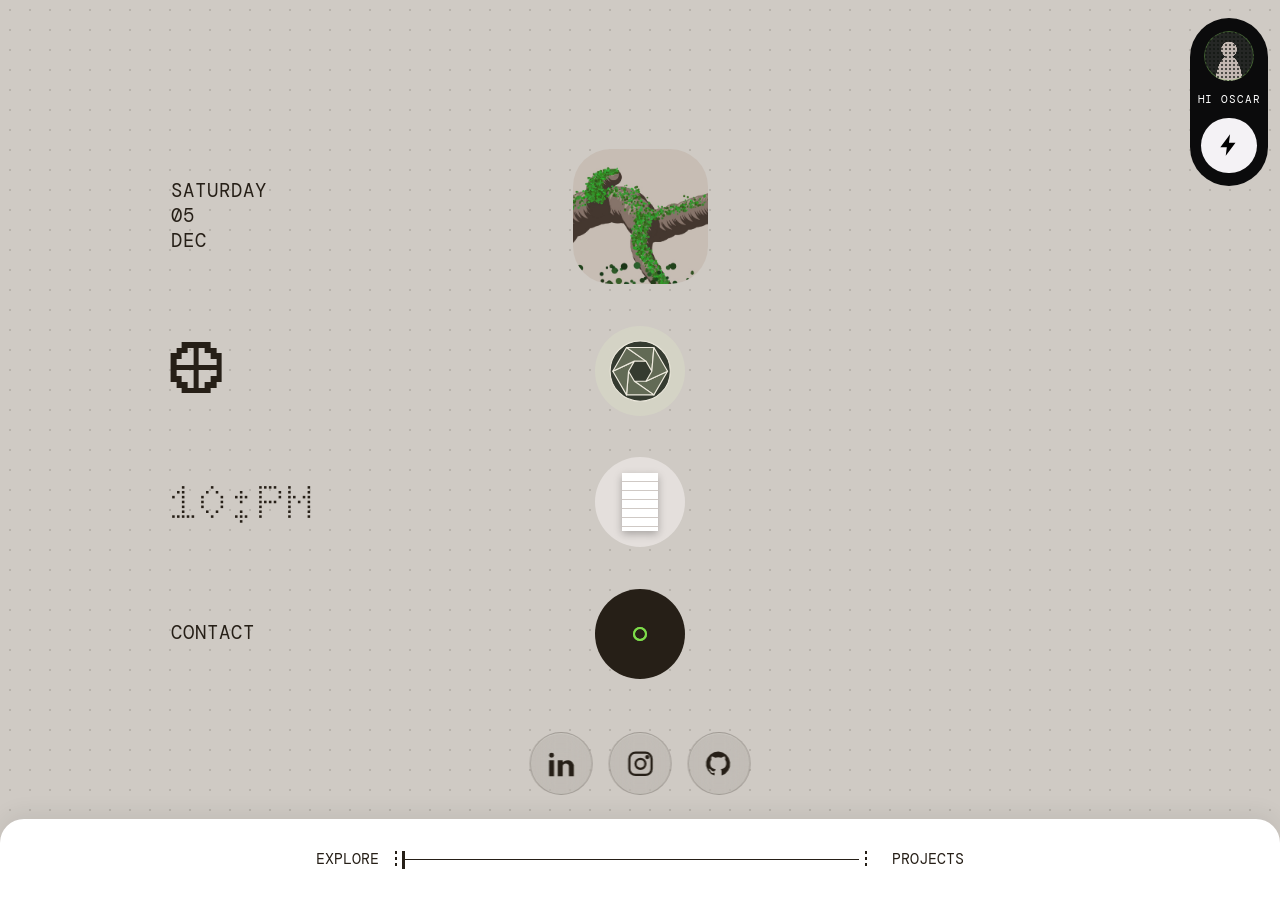
==== commit da60323b: "Add favicon link to index.html" ====
--- a/index.html
+++ b/index.html
@@ -1,6 +1,7 @@
 <!doctype html>
 <html lang="en">
   <head>
+    <link rel="icon" type="image/svg+xml" href="/favicon.svg">
     <meta charset="utf-8" />
     <meta name="viewport" content="width=device-width,initial-scale=1,viewport-fit=cover" />
     <title>Oscar Ojeda C.</title>
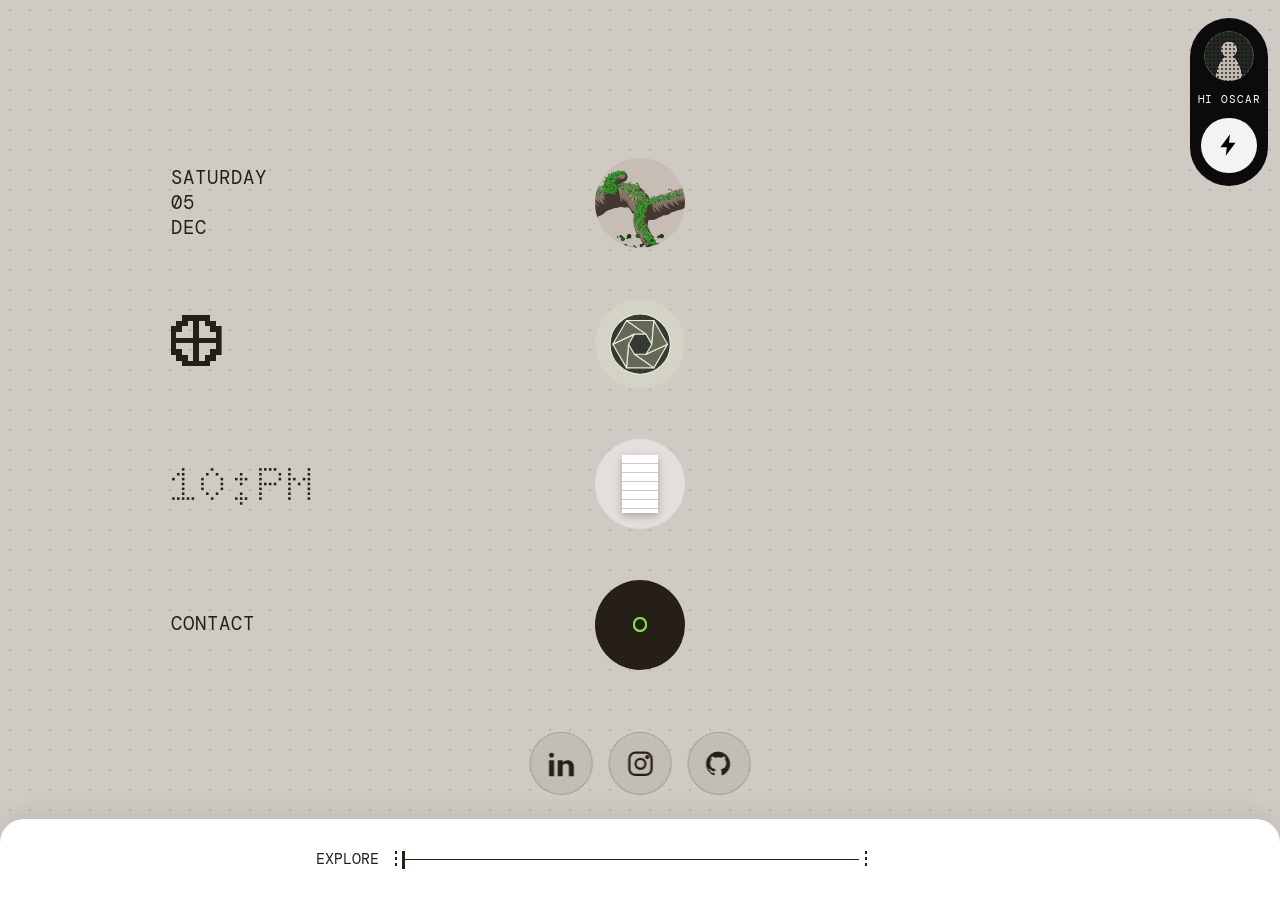
==== commit 55df8000: "update Added a mossy branch favicon inspired by Projects, including an iPhone icon. Enlarged mobile " ====
--- a/index.html
+++ b/index.html
@@ -1,7 +1,7 @@
 <!doctype html>
 <html lang="en">
   <head>
-    <link rel="icon" type="image/svg+xml" href="/favicon.svg">
+    
     <meta charset="utf-8" />
     <meta name="viewport" content="width=device-width,initial-scale=1,viewport-fit=cover" />
     <title>Oscar Ojeda C.</title>
@@ -12,7 +12,10 @@
       rel="stylesheet"
     />
     <link rel="stylesheet" href="css/portfolio.css" />
-  </head>
+  <link rel="icon" href="favicon.ico?v=2" sizes="any">
+<link rel="icon" type="image/svg+xml" href="favicon.svg?v=2">
+<link rel="apple-touch-icon" href="apple-touch-icon.png?v=2">
+</head>
   <body>
     <div id="dev">
       <canvas id="dm" aria-hidden="true"></canvas>
--- a/css/portfolio.css
+++ b/css/portfolio.css
@@ -1287,3 +1287,18 @@
   min-height: 0;
   padding-bottom: 32px;
 }
+
+/* Mobile: reserve icon space; animate transforms instead of relaying out rows. */
+@media (max-width: 767px) and (orientation: portrait) {
+  :root { --portal: clamp(60px, min(19vw, 10svh), 84px); }
+  #col { inset: 12svh 0 20svh; }
+  .p { width: calc(var(--sz) * 1.22); height: calc(var(--sz) * 1.22); display: grid; place-items: center; }
+  .orb { transition: transform .36s cubic-bezier(.2,.8,.2,1), border-radius .36s; transform: translateZ(0); }
+  .p.f .orb { width: var(--sz); height: var(--sz); transform: scale(1.22) translateZ(0); }
+  #home { transition: transform .45s, opacity .45s; }
+  .zoom #home { filter: none; }
+  #socials a, #project-panel { backdrop-filter: none; -webkit-backdrop-filter: none; }
+  #project-panel { background: #f9f6faf5; }
+  .o-ct::before, .o-ct::after { animation-name: mobilePulse; }
+  @keyframes mobilePulse { to { transform: scale(7); opacity: 0; } }
+}
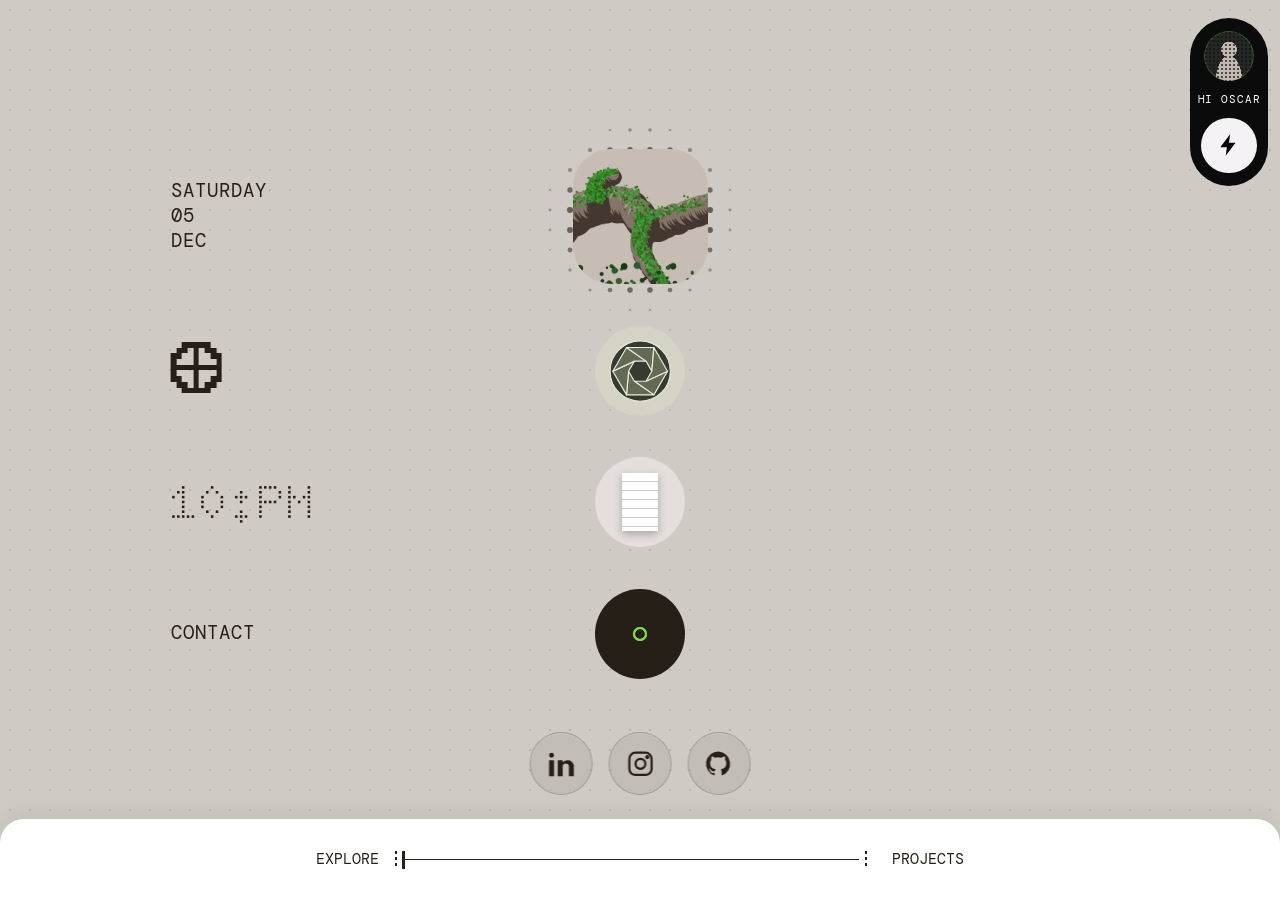
==== commit b37a3d2a: "Merge branch 'main' of https://github.com/oocalder/OscarOjedaC.com" ====
--- a/index.html
+++ b/index.html
@@ -1,7 +1,6 @@
 <!doctype html>
 <html lang="en">
   <head>
-    
     <meta charset="utf-8" />
     <meta name="viewport" content="width=device-width,initial-scale=1,viewport-fit=cover" />
     <title>Oscar Ojeda C.</title>
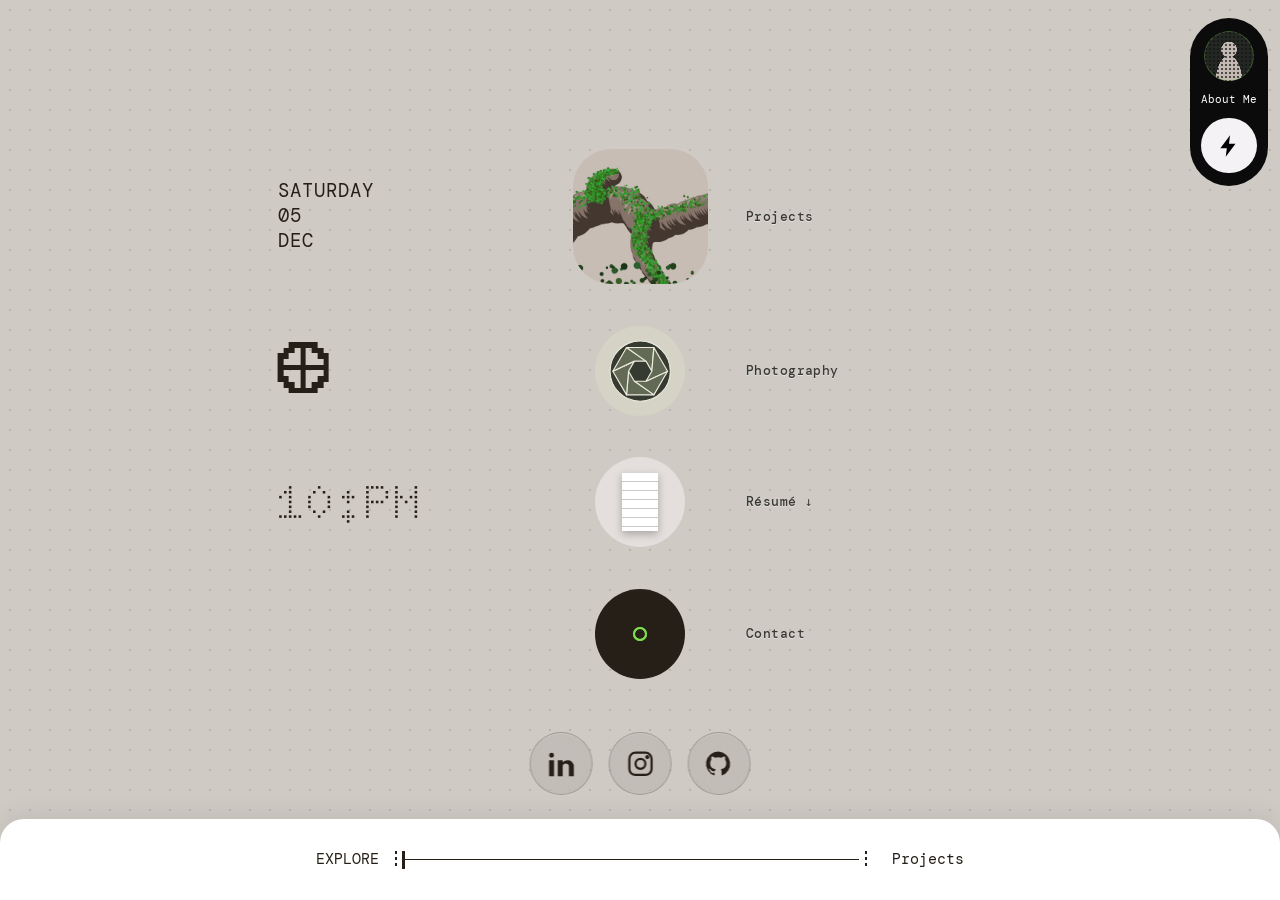
==== commit 42be4450: "updated labels" ====
--- a/index.html
+++ b/index.html
@@ -1,6 +1,7 @@
 <!doctype html>
 <html lang="en">
   <head>
+    
     <meta charset="utf-8" />
     <meta name="viewport" content="width=device-width,initial-scale=1,viewport-fit=cover" />
     <title>Oscar Ojeda C.</title>
@@ -22,9 +23,10 @@
         <ul id="col">
           <li class="r">
             <div class="l" id="dt"></div>
-            <button class="p" data-o="proj" aria-label="PROJECTS">
+            <button class="p" data-o="proj" aria-label="Projects">
               <span class="orb o-proj"></span></button
             ><span></span>
+            <span class="portal-caption">Projects</span>
           </li>
           <li class="r">
             <div class="l">
@@ -37,7 +39,7 @@
                 shape-rendering="crispEdges"
               ></svg>
             </div>
-            <button class="p" data-o="cam" aria-label="CAM_VIEW">
+            <button class="p" data-o="cam" aria-label="Photography">
               <span class="orb o-cam"
                 ><svg class="aperture" viewBox="0 0 100 100" aria-hidden="true">
                   <circle class="aperture-rim" cx="50" cy="50" r="44" />
@@ -117,21 +119,24 @@
                   </g></svg
               ></span></button
             ><span></span>
+            <span class="portal-caption">Photography</span>
           </li>
           <li class="r">
             <div class="l tm" id="tm"></div>
-            <a class="p" id="dl" href="assets/Oscar_Ojeda_Resume.pdf" download aria-label="RESUME"
+            <a class="p" id="dl" href="assets/Oscar_Ojeda_Resume.pdf" download aria-label="Résumé (download PDF)"
               ><span class="orb o-cv"></span></a
             ><span></span>
+            <span class="portal-caption">Résumé ↓</span>
           </li>
           <!-- PERSONAL INDEX (disabled): remove the comment markers here and around its screen section below to enable
 <li class="r"><div class="l">PERSONAL<br>INDEX</div><button class="p" data-o="index" aria-label="PERSONAL_INDEX"><span class="orb vn o-vinyl"></span></button><span></span></li>
 -->
           <li class="r">
-            <div class="l">CONTACT</div>
-            <button class="p" data-o="contact" aria-label="CONTACT">
+            <div class="l" aria-hidden="true"></div>
+            <button class="p" data-o="contact" aria-label="Contact">
               <span class="orb o-ct"></span></button
             ><span></span>
+            <span class="portal-caption">Contact</span>
           </li>
         </ul>
       </div>
@@ -179,7 +184,7 @@
       </nav>
       <div id="ov">
         <!-- MY STORY: edit these two paragraphs to update your introduction. -->
-        <section class="s" data-screen="story" aria-label="My story">
+        <section class="s" data-screen="story" aria-label="About Me">
           <div class="rings" aria-hidden="true"></div>
           <article>
             <h2>HEY, I'M OSCAR.</h2>
@@ -306,7 +311,7 @@
 -->
       </div>
       <div id="pill">
-        <button class="av" data-o="story" aria-label="MY_STORY"></button><small>HI OSCAR</small
+        <button class="av" data-o="story" aria-label="About Me"></button><small>About Me</small
         ><button id="bolt" aria-label="Replay intro">
           <svg viewBox="0 0 24 24"><path d="M13 2 4 14h6l-1 8 9-12h-6z" /></svg>
         </button>
--- a/css/portfolio.css
+++ b/css/portfolio.css
@@ -1220,7 +1220,7 @@
 /* Wide landscape: use the outer left area while preserving central portals. */
 @media (min-width: 1000px) and (orientation: landscape) {
   #col .l {
-    transform: translateX(clamp(-360px, calc(-18vw + 85px), -70px));
+    transform: translateX(clamp(-50px, -3vw, -24px));
     padding-left: 0;
     font-size: clamp(17px, 1.45vw, 28px);
   }
@@ -1302,3 +1302,77 @@
   .o-ct::before, .o-ct::after { animation-name: mobilePulse; }
   @keyframes mobilePulse { to { transform: scale(7); opacity: 0; } }
 }
+
+/* Persistent portal captions. Absolute positioning preserves the icon/date/time
+   layout and reserves clearance for each icon's largest animated state. */
+#col .r { position: relative; }
+.portal-caption {
+  position: absolute;
+  top: calc(50% + var(--portal) * 0.75 + 8px);
+  left: 50%;
+  transform: translateX(-50%);
+  white-space: nowrap;
+  font: 400 clamp(12px, 1vw, 14px)/1.4 var(--mono);
+  letter-spacing: 0.035em;
+  color: #514b43;
+  pointer-events: none;
+  transition: color 160ms ease;
+}
+.r:has(.p:hover) .portal-caption,
+.r:has(.p:focus-visible) .portal-caption { color: var(--ink); }
+#pill small { font-size: clamp(10px, 0.85vw, 13px); letter-spacing: 0; }
+@media (max-width: 767px) and (orientation: portrait) {
+  .portal-caption { top: calc(50% + var(--portal) * 0.61 + 8px); }
+}
+@media (prefers-reduced-motion: reduce) {
+  .portal-caption { transition: none; }
+}
+
+/* On desktop and landscape screens, captions sit beside their portals so
+   enlarged icons and the social controls cannot cover the navigation text. */
+@media (min-width: 768px), (orientation: landscape) {
+  .portal-caption {
+    top: 50%;
+    left: calc(50% + var(--portal) * 0.75 + clamp(28px, 3vw, 64px));
+    transform: translateY(-50%);
+  }
+}
+
+/* Smoked-glass lettering: dark body, fine reflected edge, restrained sheen.
+   No looping animation or backdrop blur, keeping mobile rendering light. */
+.portal-caption {
+  font-weight: 500;
+  color: #403d37;
+  text-shadow: 0 1px 0 rgba(255,255,255,.65);
+}
+@supports ((background-clip: text) or (-webkit-background-clip: text)) {
+  .portal-caption {
+    background-image: linear-gradient(112deg,
+      #403d37 0%, #403d37 38%, #77766b 46%,
+      #a5a397 49%, #55554b 53%, #34372f 60%, #403d37 100%);
+    background-size: 240% 100%;
+    background-position: 100% 50%;
+    -webkit-background-clip: text;
+    background-clip: text;
+    -webkit-text-fill-color: transparent;
+    filter: drop-shadow(0 1px 0 rgba(255,255,255,.45));
+    text-shadow: none;
+    transition: background-position 650ms ease;
+  }
+  .r:has(.p:hover) .portal-caption,
+  .r:has(.p:focus-visible) .portal-caption {
+    background-position: 0% 50%;
+  }
+}
+@media (prefers-reduced-motion: reduce) {
+  .portal-caption { transition: none; }
+}
+@media (forced-colors: active) {
+  .portal-caption {
+    background: none;
+    -webkit-text-fill-color: CanvasText;
+    color: CanvasText;
+    filter: none;
+    text-shadow: none;
+  }
+}
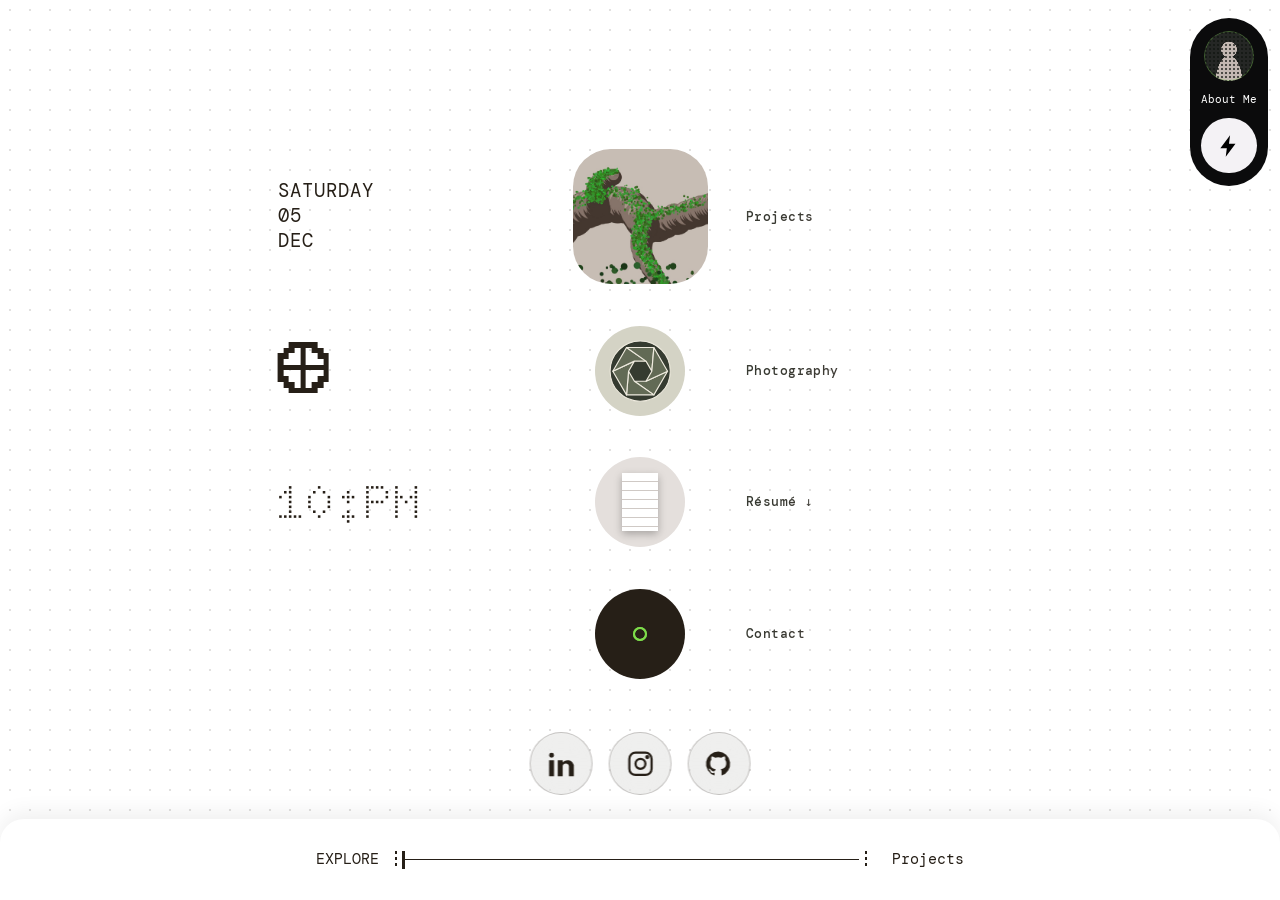
==== commit f6e24923: "changed contact page" ====
--- a/index.html
+++ b/index.html
@@ -12,9 +12,9 @@
       rel="stylesheet"
     />
     <link rel="stylesheet" href="css/portfolio.css" />
-  <link rel="icon" href="favicon.ico?v=2" sizes="any">
-<link rel="icon" type="image/svg+xml" href="favicon.svg?v=2">
-<link rel="apple-touch-icon" href="apple-touch-icon.png?v=2">
+  <link rel="icon" href="favicon.ico?v=5" sizes="any">
+<link rel="icon" type="image/svg+xml" href="favicon.svg?v=5">
+<link rel="apple-touch-icon" href="apple-touch-icon.png?v=4">
 </head>
   <body>
     <div id="dev">
@@ -211,9 +211,9 @@
           <p id="tg">TARGET_ID: 0345<br />SONAR CONT.<br />DEADWOOD</p>
           <button class="rt" data-p="1" style="left: 30%; top: 50%" aria-label="Project 1">
             <i></i><b>01</b></button
-          ><button class="rt" data-p="2" style="left: 58%; top: 57%" aria-label="Project 2">
+          ><button class="rt" data-p="2" disabled aria-disabled="true" title="Coming soon" style="left: 58%; top: 57%" aria-label="Project 2">
             <i></i><b>02</b></button
-          ><button class="rt" data-p="3" style="left: 76%; top: 49%" aria-label="Project 3">
+          ><button class="rt" data-p="3" disabled aria-disabled="true" title="Coming soon" style="left: 76%; top: 49%" aria-label="Project 3">
             <i></i><b>03</b>
           </button>
           <div id="project-panel" aria-label="Project showcase">
@@ -222,8 +222,8 @@
             <p>Explore the markers or choose a project below.</p>
             <nav id="project-tabs" aria-label="Choose a project">
               <button type="button" data-project="1">01</button
-              ><button type="button" data-project="2">02</button
-              ><button type="button" data-project="3">03</button>
+              ><button type="button" data-project="2" disabled aria-disabled="true" title="Coming soon">02</button
+              ><button type="button" data-project="3" disabled aria-disabled="true" title="Coming soon">03</button>
             </nav>
             <div id="project-detail" aria-live="polite">
               <div id="project-visual"></div>
@@ -246,64 +246,8 @@
           </div>
         </section>
         <img id="cg" alt="" /><iframe id="cf" title="Cam view" allow="autoplay"></iframe>
-        <section class="s" data-screen="contact">
-          <h2 class="contact-title">Contact</h2>
-          <p class="contact-sub">New business: include location, budget, &amp; timeline</p>
-
-          <!--
-                FORM SETUP: replace YOUR_FORM_ID below with your Formspree form ID
-                (see formspree.io). Until you do, the form falls back to opening
-                the visitor's email app with their message pre-filled.
-            -->
-          <form
-            id="contact-form"
-            class="contact-form"
-            action="https://formspree.io/f/xaeqaoja"
-            method="POST"
-          >
-            <div class="field">
-              <span class="field-label">Name</span>
-              <div class="name-row">
-                <div class="field-half">
-                  <label class="field-sublabel" for="first-name">First Name</label>
-                  <input type="text" id="first-name" name="first_name" autocomplete="given-name" />
-                </div>
-                <div class="field-half">
-                  <label class="field-sublabel" for="last-name">Last Name</label>
-                  <input type="text" id="last-name" name="last_name" autocomplete="family-name" />
-                </div>
-              </div>
-            </div>
-
-            <div class="field">
-              <label class="field-label" for="subject">Subject</label>
-              <input type="text" id="subject" name="subject" />
-            </div>
-
-            <div class="field">
-              <label class="field-label" for="email"
-                >Email<span class="req">(required)</span></label
-              >
-              <input type="email" id="email" name="email" required autocomplete="email" />
-            </div>
-
-            <div class="field">
-              <label class="field-label" for="message"
-                >Message<span class="req">(required)</span></label
-              >
-              <textarea id="message" name="message" required></textarea>
-            </div>
-
-            <!-- Spam trap: real visitors never see or fill this -->
-            <div class="hp-field" aria-hidden="true">
-              <label for="website">Leave this empty</label>
-              <input type="text" id="website" name="_gotcha" tabindex="-1" autocomplete="off" />
-            </div>
-
-            <button type="submit" class="submit-btn">Submit</button>
-            <p id="form-status" class="form-status" role="status" aria-live="polite"></p>
-          </form>
-          <a class="row" href="mailto:OscarOCalder@gmail.com">OscarOCalder@gmail.com ↗</a>
+        <section class="s full" data-screen="contact" aria-label="Contact">
+          <iframe id="contact-frame" src="contact/index.html" title="Contact Oscar Ojeda" loading="lazy"></iframe>
         </section>
         <!-- PERSONAL INDEX screen (disabled)
 <section class="s" data-screen="index"><h2 class="h">PERSONAL<br>INDEX</h2><div class="rec vn"></div>
--- a/css/portfolio.css
+++ b/css/portfolio.css
@@ -29,7 +29,7 @@
   height: 100vh;
   height: 100dvh;
   overflow: hidden;
-  background: #cfcac4 url(../assets/rock.jpg) center/cover no-repeat;
+  background: #ffffff; /* White landing surface; dot matrix remains above it. */
 }
 #dm {
   position: absolute;
@@ -1376,3 +1376,20 @@
     text-shadow: none;
   }
 }
+
+/* Keep the entire system diagram visible at every panel width. */
+#project-visual { height: auto; aspect-ratio: 1120 / 360; }
+#project-visual img { width: 100%; height: auto; object-fit: contain; display: block; }
+#project-tabs button:disabled {
+  color: #8a8681; background: #e4e1de; border-color: #d0ccc7;
+  cursor: not-allowed; opacity: .65;
+}
+.rt:disabled { color: #b4b0aa; opacity: .45; cursor: not-allowed; }
+.rt:disabled i { border-color: currentColor; animation: none; }
+/* Original contact design is isolated from the landing page's styles. */
+#dev[data-s="contact"] #ov { background: #000; overflow: hidden; }
+.s[data-screen="contact"] {
+  max-width: none; width: 100%; height: 100%;
+  padding: calc(70px + env(safe-area-inset-top)) 0 0;
+}
+#contact-frame { display: block; width: 100%; height: 100%; border: 0; background: #000; }
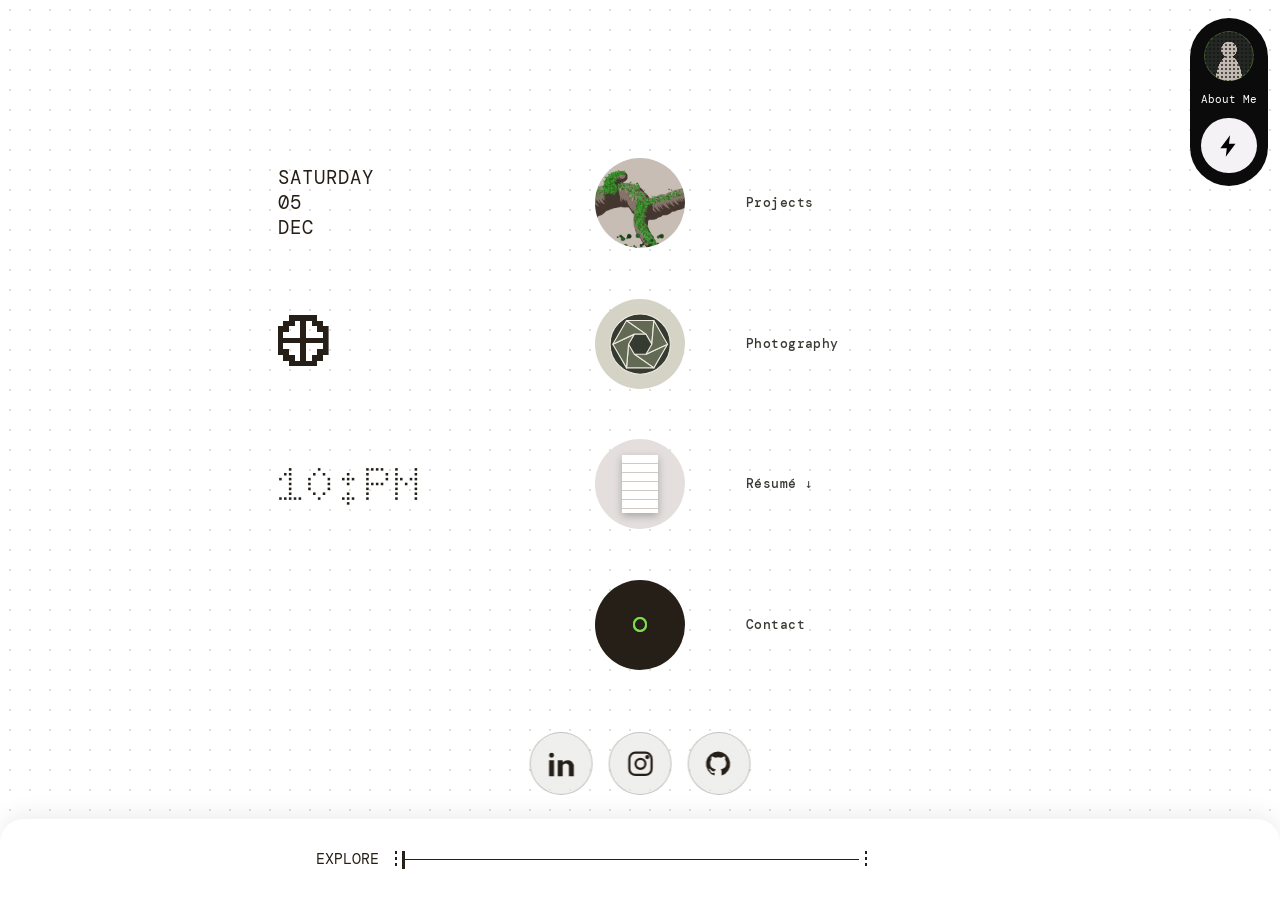
==== commit 09208252: "Added Contact to Photography" ====
--- a/index.html
+++ b/index.html
@@ -247,7 +247,7 @@
         </section>
         <img id="cg" alt="" /><iframe id="cf" title="Cam view" allow="autoplay"></iframe>
         <section class="s full" data-screen="contact" aria-label="Contact">
-          <iframe id="contact-frame" src="contact/index.html" title="Contact Oscar Ojeda" loading="lazy"></iframe>
+          <iframe id="contact-frame" data-src="contact/index.html" title="Contact Oscar Ojeda" loading="lazy"></iframe>
         </section>
         <!-- PERSONAL INDEX screen (disabled)
 <section class="s" data-screen="index"><h2 class="h">PERSONAL<br>INDEX</h2><div class="rec vn"></div>
--- a/css/portfolio.css
+++ b/css/portfolio.css
@@ -142,13 +142,11 @@
   position: relative;
   background: var(--ink);
   transition:
-    width 0.55s cubic-bezier(0.3, 1.4, 0.5, 1),
-    height 0.55s cubic-bezier(0.3, 1.4, 0.5, 1),
+    transform 0.55s cubic-bezier(0.3, 1.4, 0.5, 1),
     border-radius 0.55s;
 }
 .p.f .orb {
-  width: calc(var(--sz) * 1.5);
-  height: calc(var(--sz) * 1.5);
+  transform: scale(1.5);
   border-radius: 28%;
 }
 .orb::before,
